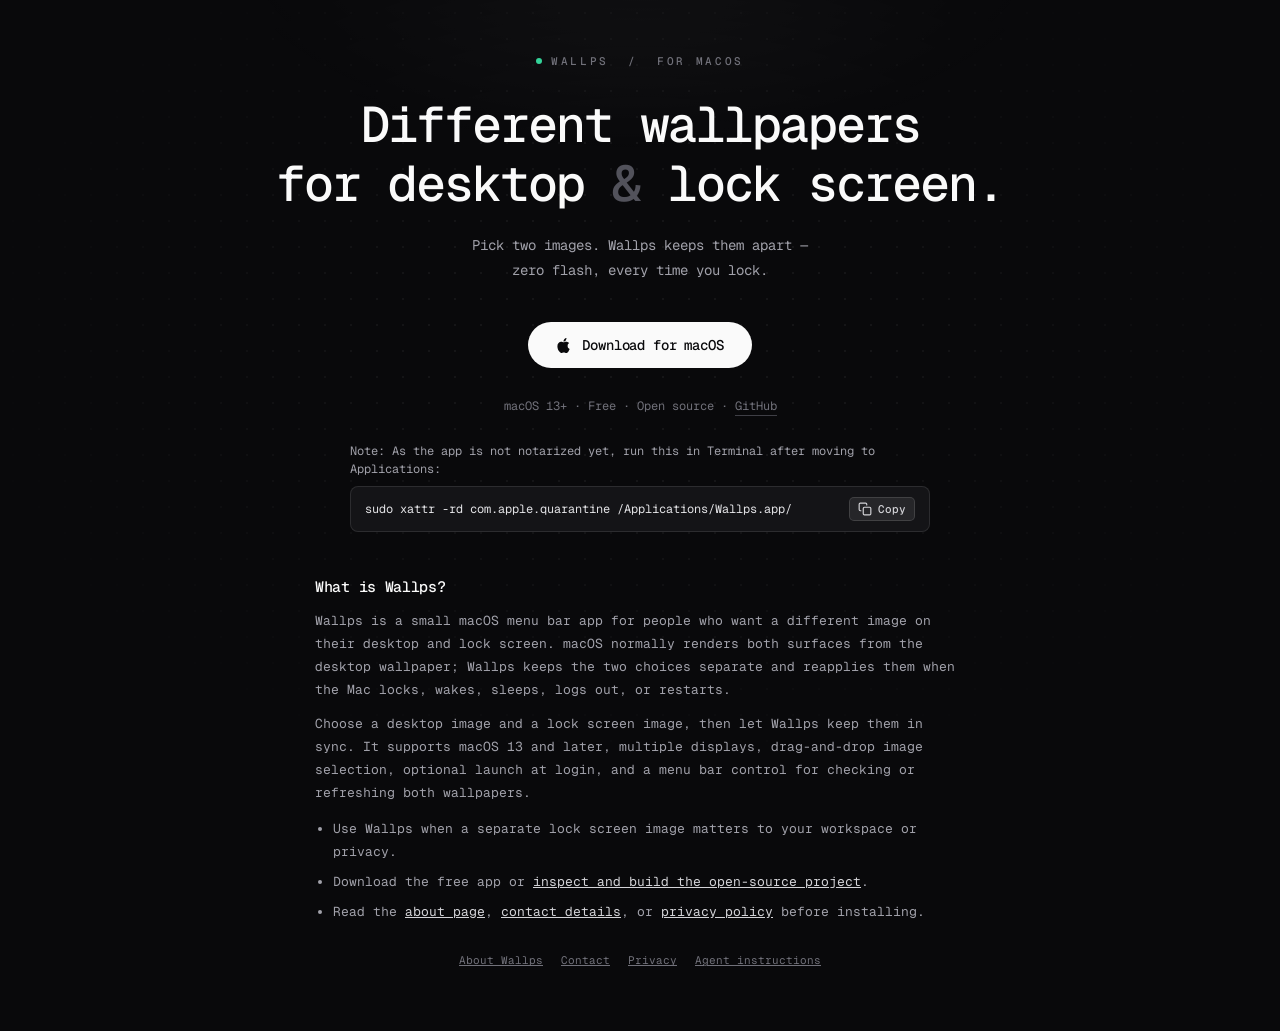
==== docs/index.html @ 67010f5d "Add copyable quarantine bypass command with notarization note to website" ====
<!doctype html>
<html lang="en">
<head>
  <meta charset="utf-8">
  <meta name="viewport" content="width=device-width, initial-scale=1">
  <title>Wallps — different wallpapers for desktop &amp; lock screen</title>
  <meta name="description" content="Wallps is a free, open-source macOS menu bar app that keeps separate wallpapers on your desktop and lock screen.">
  <link rel="canonical" href="https://deepanshumishraa.github.io/wallps/">
  <link rel="alternate" type="text/markdown" href="https://deepanshumishraa.github.io/wallps/index.md">
  <meta property="og:title" content="Wallps — separate desktop and lock screen wallpapers">
  <meta property="og:description" content="A free, open-source macOS app for keeping desktop and lock screen wallpapers separate.">
  <meta property="og:url" content="https://deepanshumishraa.github.io/wallps/">
  <meta property="og:type" content="website">
  <meta name="twitter:card" content="summary">
  <link rel="icon" href="data:image/svg+xml,%3Csvg xmlns='http://www.w3.org/2000/svg' viewBox='0 0 100 100'%3E%3Crect x='8' y='8' width='84' height='84' rx='22' fill='%23fafafa'/%3E%3C/svg%3E">
  <link rel="preconnect" href="https://fonts.googleapis.com">
  <link rel="preconnect" href="https://fonts.gstatic.com" crossorigin>
  <link href="https://fonts.googleapis.com/css2?family=Geist+Mono:wght@400;500;600&display=swap" rel="stylesheet">
  <style>
    :root { color-scheme: dark; }
    * { margin: 0; padding: 0; box-sizing: border-box; }

    body {
      min-height: 100svh;
      display: grid;
      place-items: center;
      overflow-x: hidden;
      overflow-y: auto;
      background: #09090b;
      color: #fafafa;
      font-family: "Geist Mono", ui-monospace, SFMono-Regular, Menlo, monospace;
      -webkit-font-smoothing: antialiased;
    }

    body::before {
      content: "";
      position: fixed;
      inset: 0;
      pointer-events: none;
      background:
        radial-gradient(640px 320px at 50% -8%, rgba(255, 255, 255, 0.09), transparent 70%),
        radial-gradient(circle at center, rgba(255, 255, 255, 0.05) 1px, transparent 1px);
      background-size: auto, 26px 26px;
      mask-image: radial-gradient(720px 480px at 50% 38%, black 30%, transparent 100%);
      -webkit-mask-image: radial-gradient(720px 480px at 50% 38%, black 30%, transparent 100%);
    }

    main {
      position: relative;
      text-align: center;
      max-width: 820px;
      padding: 48px 24px 64px;
    }

    main > * {
      opacity: 0;
      animation: rise 0.8s cubic-bezier(0.16, 1, 0.3, 1) forwards;
    }
    main > *:nth-child(1) { animation-delay: 0.05s; }
    main > *:nth-child(2) { animation-delay: 0.15s; }
    main > *:nth-child(3) { animation-delay: 0.25s; }
    main > *:nth-child(4) { animation-delay: 0.35s; }

    @keyframes rise {
      from { opacity: 0; transform: translateY(14px); }
      to   { opacity: 1; transform: translateY(0); }
    }

    .status {
      display: inline-flex;
      align-items: center;
      gap: 9px;
      font-size: 11px;
      font-weight: 500;
      letter-spacing: 0.24em;
      color: #71717a;
    }
    .status::before {
      content: "";
      width: 6px;
      height: 6px;
      border-radius: 50%;
      background: #34d399;
    }

    h1 {
      margin-top: 26px;
      font-size: clamp(29px, 5.2vw, 50px);
      font-weight: 500;
      letter-spacing: -0.04em;
      line-height: 1.18;
    }
    h1 .dim { color: #52525b; }

    .sub {
      margin-top: 20px;
      font-size: 14px;
      line-height: 1.75;
      color: #a1a1aa;
    }

    .button {
      display: inline-flex;
      align-items: center;
      gap: 11px;
      margin-top: 40px;
      padding: 14px 28px;
      border-radius: 999px;
      background: #fafafa;
      color: #09090b;
      text-decoration: none;
      font-size: 14px;
      font-weight: 500;
      letter-spacing: -0.01em;
      transition: transform 200ms cubic-bezier(0.16, 1, 0.3, 1),
                  box-shadow 200ms cubic-bezier(0.16, 1, 0.3, 1);
    }
    .button:hover {
      transform: translateY(-2px);
      box-shadow: 0 10px 34px rgba(255, 255, 255, 0.16);
    }
    .button:active { transform: translateY(0); box-shadow: none; }
    .button svg { width: 15px; height: 15px; fill: currentColor; flex: none; }

    .meta {
      margin-top: 30px;
      font-size: 12px;
      color: #71717a;
    }
    .meta a {
      color: inherit;
      text-decoration: none;
      border-bottom: 1px solid #3f3f46;
      padding-bottom: 1px;
      transition: color 150ms ease, border-color 150ms ease;
    }
    .meta a:hover { color: #fafafa; border-color: #fafafa; }

    .details {
      max-width: 650px;
      margin: 42px auto 0;
      text-align: left;
      color: #a1a1aa;
      font-size: 13px;
      line-height: 1.75;
    }
    .details h2 {
      margin-bottom: 10px;
      color: #fafafa;
      font-size: 15px;
      font-weight: 500;
      letter-spacing: -0.02em;
    }
    .details p + p { margin-top: 12px; }
    .details ul {
      display: grid;
      gap: 7px;
      margin: 14px 0 0 18px;
    }
    .details a { color: #d4d4d8; }
    .details a:hover { color: #fafafa; }

    .site-links {
      display: flex;
      flex-wrap: wrap;
      justify-content: center;
      gap: 8px 18px;
      margin-top: 30px;
      color: #71717a;
      font-size: 11px;
    }
    .site-links a { color: inherit; }
    .site-links a:hover { color: #fafafa; }

    .terminal-block {
      max-width: 580px;
      margin: 28px auto 0;
      text-align: left;
    }
    .terminal-note {
      font-size: 12px;
      color: #a1a1aa;
      margin-bottom: 8px;
      line-height: 1.5;
    }
    .terminal-cmd {
      display: flex;
      align-items: center;
      justify-content: space-between;
      gap: 12px;
      padding: 10px 14px;
      background: #141417;
      border: 1px solid rgba(255, 255, 255, 0.1);
      border-radius: 8px;
      cursor: pointer;
      transition: border-color 150ms ease, background 150ms ease;
    }
    .terminal-cmd:hover {
      background: #18181c;
      border-color: rgba(255, 255, 255, 0.2);
    }
    .cmd-text {
      font-size: 12px;
      color: #e4e4e7;
      user-select: all;
      overflow-x: auto;
      white-space: nowrap;
      font-family: inherit;
    }
    .copy-btn {
      display: inline-flex;
      align-items: center;
      gap: 6px;
      background: rgba(255, 255, 255, 0.08);
      border: 1px solid rgba(255, 255, 255, 0.12);
      border-radius: 5px;
      padding: 4px 8px;
      color: #d4d4d8;
      font-family: inherit;
      font-size: 11px;
      font-weight: 500;
      cursor: pointer;
      flex-shrink: 0;
      transition: background 150ms ease, color 150ms ease;
    }
    .terminal-cmd:hover .copy-btn {
      background: rgba(255, 255, 255, 0.14);
      color: #fafafa;
    }
    .copy-btn.copied {
      background: rgba(52, 211, 153, 0.15);
      border-color: rgba(52, 211, 153, 0.3);
      color: #34d399;
    }

    @media (prefers-reduced-motion: reduce) {
      main > * { animation: none; opacity: 1; }
      .button { transition: none; }
    }

    ::selection { background: rgba(255, 255, 255, 0.18); }
  </style>
</head>
<body>
  <main>
    <p class="status">WALLPS&nbsp;&nbsp;/&nbsp;&nbsp;FOR MACOS</p>
    <h1>Different wallpapers<br>for desktop <span class="dim">&amp;</span> lock screen.</h1>
    <p class="sub">Pick two images. Wallps keeps them apart —<br>zero flash, every time you lock.</p>
    <a class="button" href="https://wallps-download.d4deepanshu723.workers.dev/Wallps-1.0.4-macos.dmg">
      <svg xmlns="http://www.w3.org/2000/svg" xml:space="preserve" viewBox="0 0 814 1000"><path d="M788.1 340.9c-5.8 4.5-108.2 62.2-108.2 190.5 0 148.4 130.3 200.9 134.2 202.2-.6 3.2-20.7 71.9-68.7 141.9-42.8 61.6-87.5 123.1-155.5 123.1s-85.5-39.5-164-39.5c-76.5 0-103.7 40.8-165.9 40.8s-105.6-57-155.5-127C46.7 790.7 0 663 0 541.8c0-194.4 126.4-297.5 250.8-297.5 66.1 0 121.2 43.4 162.7 43.4 39.5 0 101.1-46 176.3-46 28.5 0 130.9 2.6 198.3 99.2zm-234-181.5c31.1-36.9 53.1-88.1 53.1-139.3 0-7.1-.6-14.3-1.9-20.1-50.6 1.9-110.8 33.7-147.1 75.8-28.5 32.4-55.1 83.6-55.1 135.5 0 7.8 1.3 15.6 1.9 18.1 3.2.6 8.4 1.3 13.6 1.3 45.4 0 102.5-30.4 135.5-71.3z"/></svg>
      Download for macOS
    </a>
    <p class="meta">macOS 13+ &middot; Free &middot; Open source &middot; <a href="https://github.com/DeepanshuMishraa/wallps">GitHub</a></p>
    
    <div class="terminal-block">
      <p class="terminal-note">Note: As the app is not notarized yet, run this in Terminal after moving to Applications:</p>
      <div class="terminal-cmd" onclick="copyCmd(this)" title="Click to copy command">
        <code class="cmd-text">sudo xattr -rd com.apple.quarantine /Applications/Wallps.app/</code>
        <button type="button" class="copy-btn" aria-label="Copy command">
          <svg viewBox="0 0 24 24" width="14" height="14" fill="none" stroke="currentColor" stroke-width="2" stroke-linecap="round" stroke-linejoin="round">
            <rect x="9" y="9" width="13" height="13" rx="2" ry="2"></rect>
            <path d="M5 15H4a2 2 0 0 1-2-2V4a2 2 0 0 1 2-2h9a2 2 0 0 1 2 2v1"></path>
          </svg>
          <span class="copy-status">Copy</span>
        </button>
      </div>
    </div>
    <section class="details" aria-labelledby="what-is-wallps">
      <h2 id="what-is-wallps">What is Wallps?</h2>
      <p>Wallps is a small macOS menu bar app for people who want a different image on their desktop and lock screen. macOS normally renders both surfaces from the desktop wallpaper; Wallps keeps the two choices separate and reapplies them when the Mac locks, wakes, sleeps, logs out, or restarts.</p>
      <p>Choose a desktop image and a lock screen image, then let Wallps keep them in sync. It supports macOS 13 and later, multiple displays, drag-and-drop image selection, optional launch at login, and a menu bar control for checking or refreshing both wallpapers.</p>
      <ul>
        <li>Use Wallps when a separate lock screen image matters to your workspace or privacy.</li>
        <li>Download the free app or <a href="https://github.com/DeepanshuMishraa/wallps">inspect and build the open-source project</a>.</li>
        <li>Read the <a href="about/">about page</a>, <a href="contact/">contact details</a>, or <a href="privacy/">privacy policy</a> before installing.</li>
      </ul>
    </section>
    <nav class="site-links" aria-label="Site information">
      <a href="about/">About Wallps</a>
      <a href="contact/">Contact</a>
      <a href="privacy/">Privacy</a>
      <a href="llms.txt">Agent instructions</a>
    </nav>
  </main>
  <script type="application/ld+json">
    {
      "@context": "https://schema.org",
      "@type": "SoftwareApplication",
      "name": "Wallps",
      "description": "A free, open-source macOS menu bar app that keeps separate wallpapers on your desktop and lock screen.",
      "url": "https://deepanshumishraa.github.io/wallps/",
      "downloadUrl": "https://wallps-download.d4deepanshu723.workers.dev/Wallps-1.0.4-macos.dmg",
      "applicationCategory": "UtilitiesApplication",
      "operatingSystem": "macOS 13 and later",
      "isAccessibleForFree": true,
      "offers": { "@type": "Offer", "price": "0", "priceCurrency": "USD" },
      "codeRepository": "https://github.com/DeepanshuMishraa/wallps",
      "author": { "@type": "Person", "name": "Deepanshu Mishraa", "url": "https://github.com/DeepanshuMishraa" }
    }
  </script>
  <script>
    function copyCmd(el) {
      const text = "sudo xattr -rd com.apple.quarantine /Applications/Wallps.app/";
      navigator.clipboard.writeText(text).then(() => {
        const btn = el.querySelector('.copy-btn');
        const status = el.querySelector('.copy-status');
        if (btn && status) {
          btn.classList.add('copied');
          status.textContent = 'Copied!';
          setTimeout(() => {
            btn.classList.remove('copied');
            status.textContent = 'Copy';
          }, 2000);
        }
      });
    }
  </script>
</body>
</html>
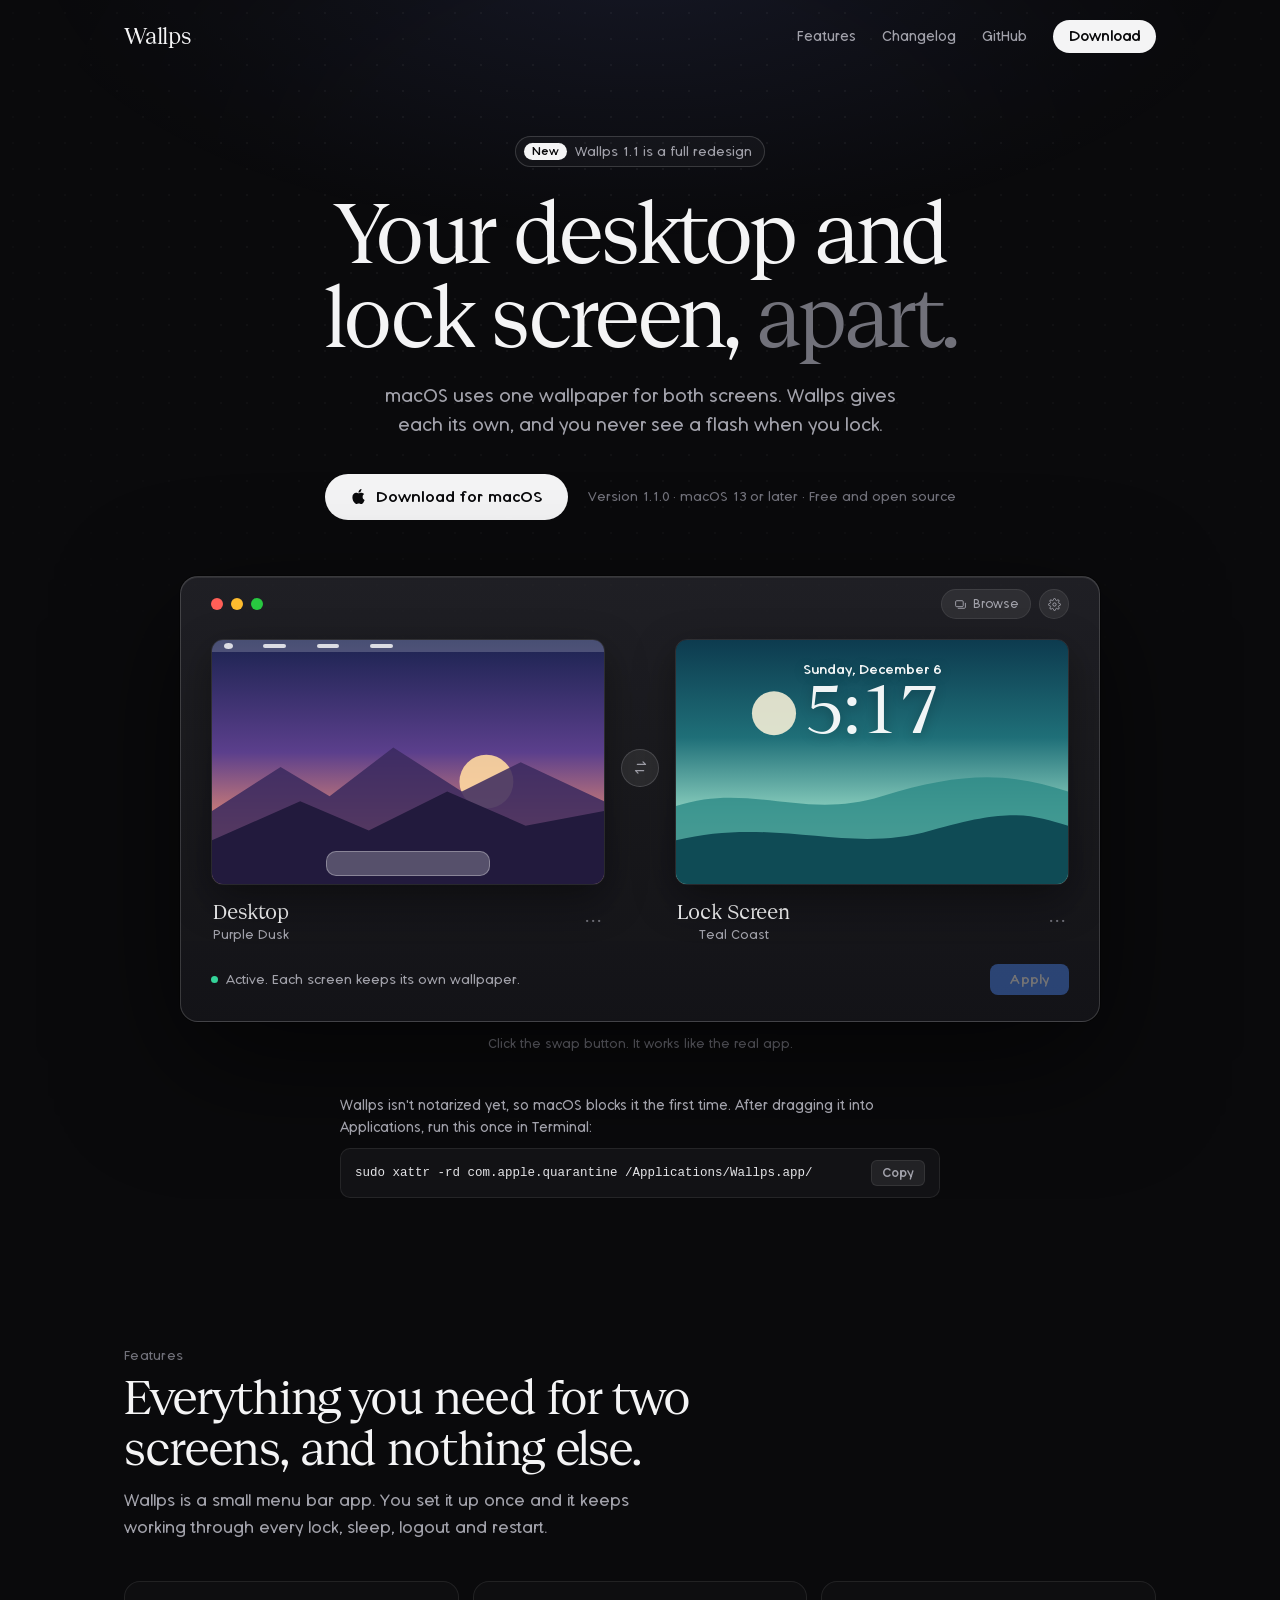
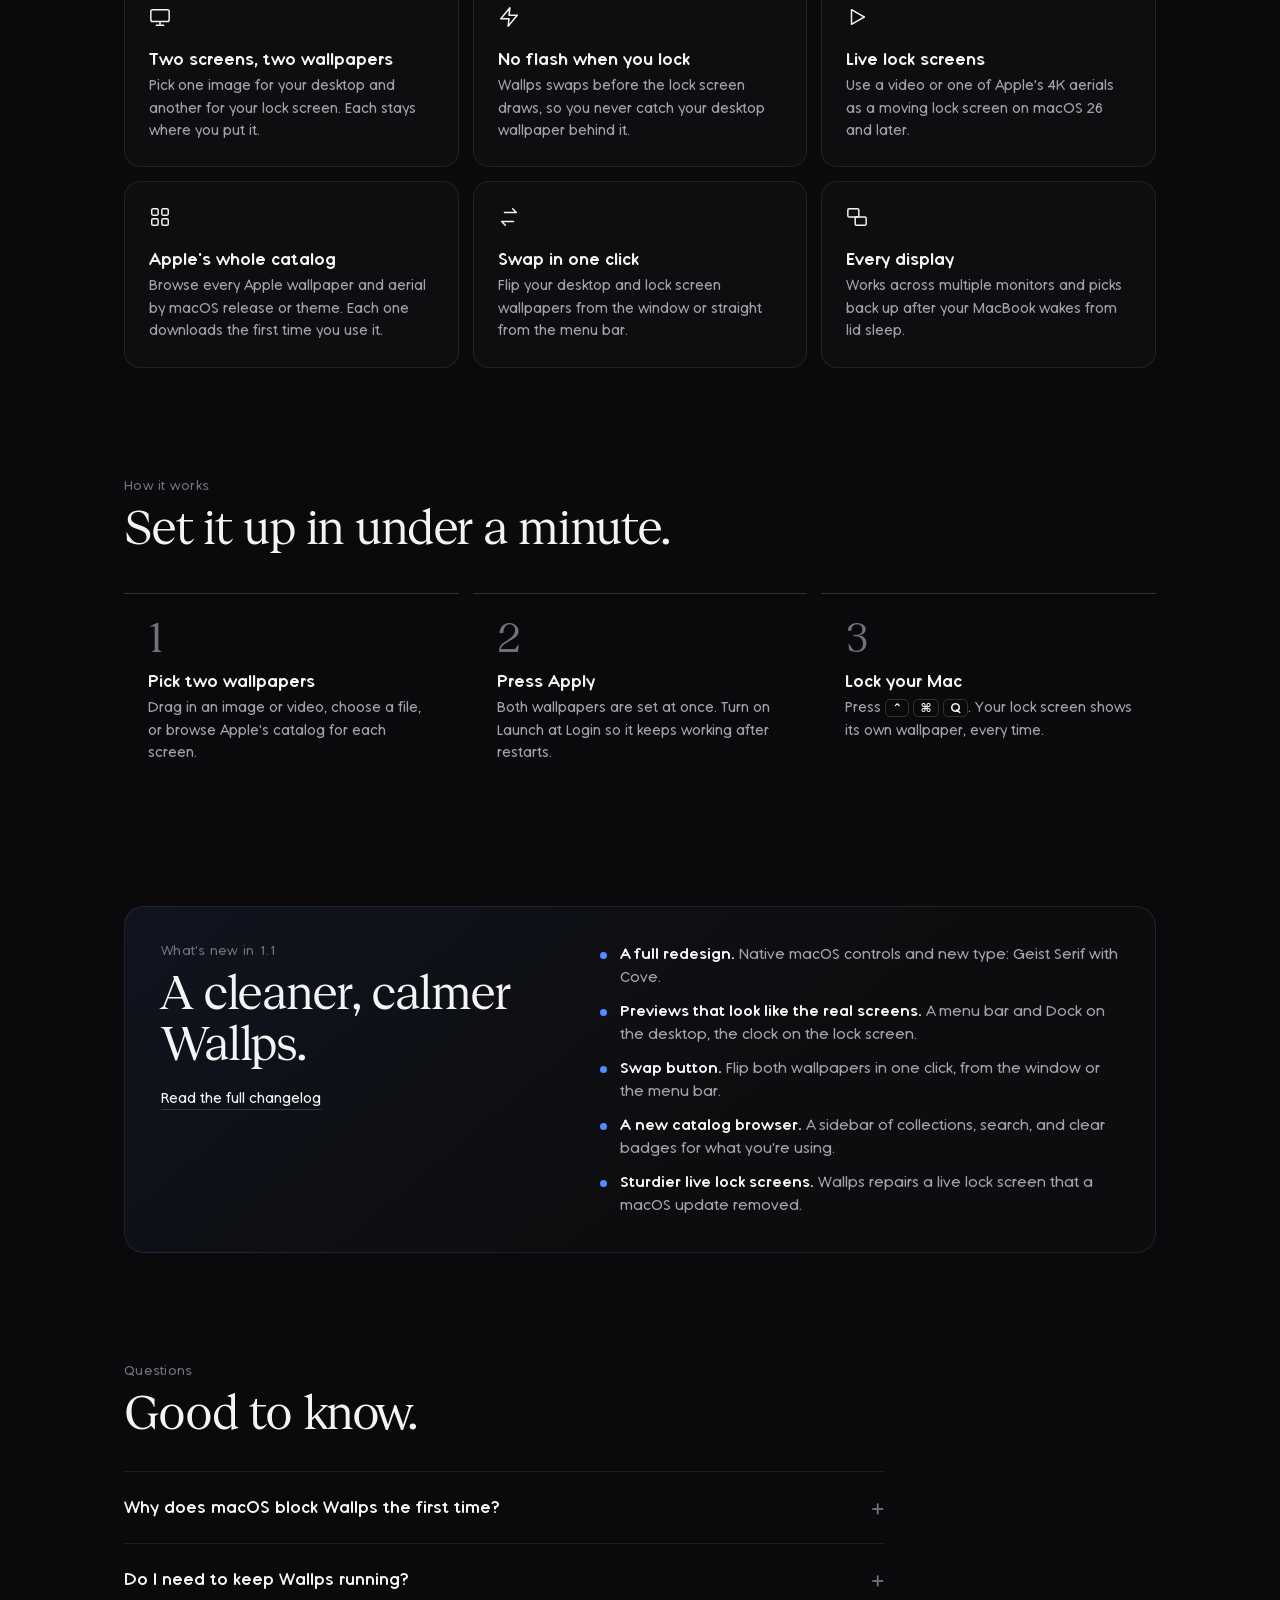
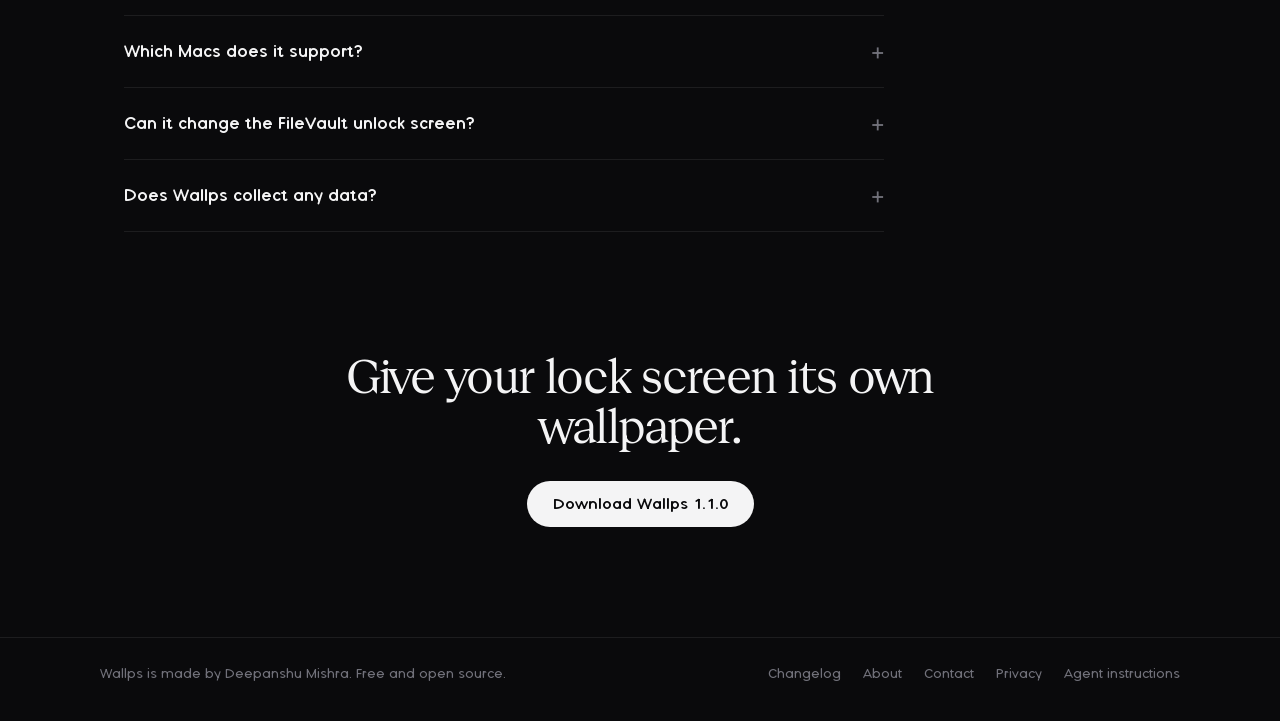
==== commit b3a31b71: "release: publish Wallps 1.1.0 - Bump version to 1.1.0 (build 8); ship a universal (arm64 + x86_64)  " ====
--- a/docs/index.html
+++ b/docs/index.html
@@ -3,285 +3,474 @@
 <head>
   <meta charset="utf-8">
   <meta name="viewport" content="width=device-width, initial-scale=1">
-  <title>Wallps — different wallpapers for desktop &amp; lock screen</title>
-  <meta name="description" content="Wallps is a free, open-source macOS menu bar app that keeps separate wallpapers on your desktop and lock screen.">
+  <title>Wallps · Different wallpapers for your Mac's desktop and lock screen</title>
+  <meta name="description" content="Wallps is a free, open-source macOS menu bar app that keeps separate wallpapers on your desktop and lock screen, with no flash when you lock.">
   <link rel="canonical" href="https://deepanshumishraa.github.io/wallps/">
   <link rel="alternate" type="text/markdown" href="https://deepanshumishraa.github.io/wallps/index.md">
-  <meta property="og:title" content="Wallps — separate desktop and lock screen wallpapers">
-  <meta property="og:description" content="A free, open-source macOS app for keeping desktop and lock screen wallpapers separate.">
+  <meta property="og:title" content="Wallps · Separate desktop and lock screen wallpapers for macOS">
+  <meta property="og:description" content="macOS uses one wallpaper for both screens. Wallps gives each one its own. Free and open source.">
   <meta property="og:url" content="https://deepanshumishraa.github.io/wallps/">
   <meta property="og:type" content="website">
   <meta name="twitter:card" content="summary">
+  <meta name="theme-color" content="#0a0a0c">
   <link rel="icon" href="data:image/svg+xml,%3Csvg xmlns='http://www.w3.org/2000/svg' viewBox='0 0 100 100'%3E%3Crect x='8' y='8' width='84' height='84' rx='22' fill='%23fafafa'/%3E%3C/svg%3E">
-  <link rel="preconnect" href="https://fonts.googleapis.com">
-  <link rel="preconnect" href="https://fonts.gstatic.com" crossorigin>
-  <link href="https://fonts.googleapis.com/css2?family=Geist+Mono:wght@400;500;600&display=swap" rel="stylesheet">
+  <link rel="preload" href="fonts/GeistSerif.woff2" as="font" type="font/woff2" crossorigin>
+  <link rel="preload" href="fonts/Cove.woff2" as="font" type="font/woff2" crossorigin>
   <style>
-    :root { color-scheme: dark; }
+    @font-face { font-family: "Geist Serif"; src: url("fonts/GeistSerif.woff2") format("woff2"); font-display: swap; }
+    @font-face { font-family: "Cove"; src: url("fonts/Cove.woff2") format("woff2"); font-weight: 100 900; font-display: swap; }
+
+    :root {
+      color-scheme: dark;
+      --bg: #0a0a0c;
+      --panel: #121215;
+      --line: rgba(255, 255, 255, 0.08);
+      --line-strong: rgba(255, 255, 255, 0.16);
+      --ink: #f4f4f5;
+      --ink-2: #a1a1aa;
+      --ink-3: #71717a;
+      --green: #34d399;
+      --blue: #4f8cff;
+      --serif: "Geist Serif", "New York", ui-serif, Georgia, serif;
+      --sans: "Cove", -apple-system, BlinkMacSystemFont, "SF Pro Text", system-ui, sans-serif;
+      --ease: cubic-bezier(0.16, 1, 0.3, 1);
+    }
     * { margin: 0; padding: 0; box-sizing: border-box; }
-
+    html { scroll-behavior: smooth; }
     body {
-      min-height: 100svh;
-      display: grid;
-      place-items: center;
+      background: var(--bg);
+      color: var(--ink);
+      font-family: var(--sans);
+      font-weight: 450;
+      -webkit-font-smoothing: antialiased;
       overflow-x: hidden;
-      overflow-y: auto;
-      background: #09090b;
-      color: #fafafa;
-      font-family: "Geist Mono", ui-monospace, SFMono-Regular, Menlo, monospace;
-      -webkit-font-smoothing: antialiased;
-    }
-
+    }
     body::before {
       content: "";
       position: fixed;
       inset: 0;
       pointer-events: none;
       background:
-        radial-gradient(640px 320px at 50% -8%, rgba(255, 255, 255, 0.09), transparent 70%),
-        radial-gradient(circle at center, rgba(255, 255, 255, 0.05) 1px, transparent 1px);
+        radial-gradient(900px 420px at 50% -6%, rgba(120, 140, 255, 0.10), transparent 70%),
+        radial-gradient(circle at center, rgba(255, 255, 255, 0.045) 1px, transparent 1px);
       background-size: auto, 26px 26px;
-      mask-image: radial-gradient(720px 480px at 50% 38%, black 30%, transparent 100%);
-      -webkit-mask-image: radial-gradient(720px 480px at 50% 38%, black 30%, transparent 100%);
-    }
-
-    main {
-      position: relative;
-      text-align: center;
-      max-width: 820px;
-      padding: 48px 24px 64px;
-    }
-
-    main > * {
-      opacity: 0;
-      animation: rise 0.8s cubic-bezier(0.16, 1, 0.3, 1) forwards;
-    }
-    main > *:nth-child(1) { animation-delay: 0.05s; }
-    main > *:nth-child(2) { animation-delay: 0.15s; }
-    main > *:nth-child(3) { animation-delay: 0.25s; }
-    main > *:nth-child(4) { animation-delay: 0.35s; }
-
-    @keyframes rise {
-      from { opacity: 0; transform: translateY(14px); }
-      to   { opacity: 1; transform: translateY(0); }
-    }
-
-    .status {
-      display: inline-flex;
-      align-items: center;
-      gap: 9px;
-      font-size: 11px;
-      font-weight: 500;
-      letter-spacing: 0.24em;
-      color: #71717a;
-    }
-    .status::before {
-      content: "";
-      width: 6px;
-      height: 6px;
-      border-radius: 50%;
-      background: #34d399;
-    }
+      mask-image: radial-gradient(900px 640px at 50% 20%, black 30%, transparent 100%);
+      -webkit-mask-image: radial-gradient(900px 640px at 50% 20%, black 30%, transparent 100%);
+    }
+    a { color: inherit; }
+    ::selection { background: rgba(255, 255, 255, 0.18); }
+
+    .wrap { position: relative; max-width: 1080px; margin: 0 auto; padding: 0 24px; }
+
+    /* Nav */
+    .nav { display: flex; align-items: center; justify-content: space-between; height: 72px; }
+    .brand { font-family: var(--serif); font-size: 22px; text-decoration: none; letter-spacing: -0.01em; }
+    .nav-links { display: flex; align-items: center; gap: 26px; font-size: 14px; }
+    .nav-links a { color: var(--ink-2); text-decoration: none; transition: color 150ms ease; }
+    .nav-links a:hover { color: var(--ink); }
+    .nav-links .pill {
+      color: var(--bg); background: var(--ink); padding: 8px 16px; border-radius: 999px; font-weight: 600;
+    }
+    .nav-links .pill:hover { color: var(--bg); opacity: 0.9; }
+
+    /* Hero */
+    .hero { text-align: center; padding: 64px 0 40px; }
+    .hero > * { opacity: 0; animation: rise 0.9s var(--ease) forwards; }
+    .hero > *:nth-child(2) { animation-delay: 0.08s; }
+    .hero > *:nth-child(3) { animation-delay: 0.16s; }
+    .hero > *:nth-child(4) { animation-delay: 0.24s; }
+    .hero > *:nth-child(5) { animation-delay: 0.32s; }
+    @keyframes rise { from { opacity: 0; transform: translateY(14px); } to { opacity: 1; transform: none; } }
+
+    .badge {
+      display: inline-flex; align-items: center; gap: 8px;
+      padding: 6px 12px 6px 8px; border: 1px solid var(--line-strong); border-radius: 999px;
+      font-size: 13px; color: var(--ink-2); text-decoration: none; background: rgba(255,255,255,0.03);
+      transition: border-color 150ms ease, color 150ms ease;
+    }
+    .badge:hover { color: var(--ink); border-color: rgba(255,255,255,0.3); }
+    .badge b { background: var(--ink); color: var(--bg); font-weight: 600; font-size: 11px; padding: 2px 8px; border-radius: 999px; }
 
     h1 {
       margin-top: 26px;
-      font-size: clamp(29px, 5.2vw, 50px);
-      font-weight: 500;
-      letter-spacing: -0.04em;
-      line-height: 1.18;
-    }
-    h1 .dim { color: #52525b; }
-
-    .sub {
-      margin-top: 20px;
-      font-size: 14px;
-      line-height: 1.75;
-      color: #a1a1aa;
-    }
-
+      font-family: var(--serif); font-weight: 400;
+      font-size: clamp(40px, 7.4vw, 82px);
+      line-height: 1.02; letter-spacing: -0.035em;
+    }
+    h1 em { font-style: normal; color: var(--ink-3); }
+    .lede { max-width: 540px; margin: 22px auto 0; font-size: 18px; line-height: 1.6; color: var(--ink-2); }
+
+    .cta { display: flex; flex-wrap: wrap; align-items: center; justify-content: center; gap: 12px 20px; margin-top: 34px; }
     .button {
-      display: inline-flex;
-      align-items: center;
-      gap: 11px;
-      margin-top: 40px;
-      padding: 14px 28px;
-      border-radius: 999px;
-      background: #fafafa;
-      color: #09090b;
-      text-decoration: none;
-      font-size: 14px;
-      font-weight: 500;
-      letter-spacing: -0.01em;
-      transition: transform 200ms cubic-bezier(0.16, 1, 0.3, 1),
-                  box-shadow 200ms cubic-bezier(0.16, 1, 0.3, 1);
-    }
-    .button:hover {
-      transform: translateY(-2px);
-      box-shadow: 0 10px 34px rgba(255, 255, 255, 0.16);
-    }
-    .button:active { transform: translateY(0); box-shadow: none; }
-    .button svg { width: 15px; height: 15px; fill: currentColor; flex: none; }
-
-    .meta {
-      margin-top: 30px;
-      font-size: 12px;
-      color: #71717a;
-    }
-    .meta a {
-      color: inherit;
-      text-decoration: none;
-      border-bottom: 1px solid #3f3f46;
-      padding-bottom: 1px;
-      transition: color 150ms ease, border-color 150ms ease;
-    }
-    .meta a:hover { color: #fafafa; border-color: #fafafa; }
-
-    .details {
-      max-width: 650px;
-      margin: 42px auto 0;
-      text-align: left;
-      color: #a1a1aa;
-      font-size: 13px;
-      line-height: 1.75;
-    }
-    .details h2 {
-      margin-bottom: 10px;
-      color: #fafafa;
-      font-size: 15px;
-      font-weight: 500;
-      letter-spacing: -0.02em;
-    }
-    .details p + p { margin-top: 12px; }
-    .details ul {
-      display: grid;
-      gap: 7px;
-      margin: 14px 0 0 18px;
-    }
-    .details a { color: #d4d4d8; }
-    .details a:hover { color: #fafafa; }
-
-    .site-links {
-      display: flex;
-      flex-wrap: wrap;
-      justify-content: center;
-      gap: 8px 18px;
-      margin-top: 30px;
-      color: #71717a;
-      font-size: 11px;
-    }
-    .site-links a { color: inherit; }
-    .site-links a:hover { color: #fafafa; }
-
-    .terminal-block {
-      max-width: 580px;
-      margin: 28px auto 0;
-      text-align: left;
-    }
-    .terminal-note {
-      font-size: 12px;
-      color: #a1a1aa;
-      margin-bottom: 8px;
-      line-height: 1.5;
-    }
-    .terminal-cmd {
-      display: flex;
-      align-items: center;
-      justify-content: space-between;
-      gap: 12px;
-      padding: 10px 14px;
-      background: #141417;
-      border: 1px solid rgba(255, 255, 255, 0.1);
-      border-radius: 8px;
-      cursor: pointer;
-      transition: border-color 150ms ease, background 150ms ease;
-    }
-    .terminal-cmd:hover {
-      background: #18181c;
-      border-color: rgba(255, 255, 255, 0.2);
-    }
-    .cmd-text {
-      font-size: 12px;
-      color: #e4e4e7;
-      user-select: all;
-      overflow-x: auto;
-      white-space: nowrap;
-      font-family: inherit;
-    }
-    .copy-btn {
-      display: inline-flex;
-      align-items: center;
-      gap: 6px;
-      background: rgba(255, 255, 255, 0.08);
-      border: 1px solid rgba(255, 255, 255, 0.12);
-      border-radius: 5px;
-      padding: 4px 8px;
-      color: #d4d4d8;
-      font-family: inherit;
-      font-size: 11px;
-      font-weight: 500;
-      cursor: pointer;
-      flex-shrink: 0;
-      transition: background 150ms ease, color 150ms ease;
-    }
-    .terminal-cmd:hover .copy-btn {
-      background: rgba(255, 255, 255, 0.14);
-      color: #fafafa;
-    }
-    .copy-btn.copied {
-      background: rgba(52, 211, 153, 0.15);
-      border-color: rgba(52, 211, 153, 0.3);
-      color: #34d399;
-    }
-
+      display: inline-flex; align-items: center; gap: 10px;
+      padding: 14px 26px; border-radius: 999px; background: var(--ink); color: var(--bg);
+      text-decoration: none; font-size: 15px; font-weight: 600;
+      transition: transform 200ms var(--ease), box-shadow 200ms var(--ease);
+    }
+    .button:hover { transform: translateY(-2px); box-shadow: 0 12px 36px rgba(255, 255, 255, 0.16); }
+    .button:active { transform: none; box-shadow: none; }
+    .button svg { width: 15px; height: 15px; fill: currentColor; }
+    .cta-meta { font-size: 13px; color: var(--ink-3); }
+
+    /* Product mock */
+    .stage { margin: 56px auto 0; max-width: 920px; perspective: 1800px; }
+    .window {
+      position: relative; border-radius: 18px; padding: 0 30px 26px;
+      background: linear-gradient(180deg, rgba(40, 40, 46, 0.72), rgba(22, 22, 26, 0.82));
+      border: 1px solid var(--line-strong);
+      box-shadow: 0 40px 120px rgba(0, 0, 0, 0.6), 0 0 0 1px rgba(0,0,0,0.4), inset 0 1px 0 rgba(255,255,255,0.08);
+      backdrop-filter: blur(30px); -webkit-backdrop-filter: blur(30px);
+      opacity: 0; animation: lift 1.1s 0.35s var(--ease) forwards;
+    }
+    @keyframes lift { from { opacity: 0; transform: rotateX(8deg) translateY(30px); } to { opacity: 1; transform: none; } }
+    .titlebar { display: flex; align-items: center; justify-content: space-between; height: 54px; }
+    .lights { display: flex; gap: 8px; }
+    .lights i { width: 12px; height: 12px; border-radius: 50%; background: #ff5f57; }
+    .lights i:nth-child(2) { background: #febc2e; }
+    .lights i:nth-child(3) { background: #28c840; }
+    .tools { display: flex; gap: 8px; }
+    .tool {
+      display: inline-flex; align-items: center; gap: 6px; height: 30px; padding: 0 12px;
+      border-radius: 999px; background: rgba(255,255,255,0.07); border: 1px solid var(--line);
+      font-size: 12px; color: var(--ink-2);
+    }
+    .tool.icon { width: 30px; padding: 0; justify-content: center; }
+    .tool svg { width: 13px; height: 13px; stroke: currentColor; fill: none; stroke-width: 1.8; }
+
+    .screens { display: grid; grid-template-columns: 1fr auto 1fr; align-items: center; gap: 16px; padding-top: 8px; }
+    .screen { min-width: 0; }
+    .shot {
+      position: relative; aspect-ratio: 16 / 10; border-radius: 12px; overflow: hidden;
+      border: 1px solid var(--line); box-shadow: 0 14px 40px rgba(0,0,0,0.4);
+    }
+    .art { position: absolute; inset: 0; transition: opacity 500ms var(--ease); }
+    .art svg { position: absolute; inset: 0; width: 100%; height: 100%; }
+    .art.dusk { background: linear-gradient(180deg, #1b2350 0%, #5b3f8c 46%, #e58a72 78%, #f6c28b 100%); }
+    .art.dune { background: linear-gradient(180deg, #0d3b4f 0%, #1f6f78 40%, #8fd3c1 72%, #f0e6c8 100%); }
+    /* Desktop shows dusk, lock shows dune; .swapped flips them. */
+    .screen:first-child .dune, .screen:last-child .dusk { opacity: 0; }
+    .swapped .screen:first-child .dune, .swapped .screen:last-child .dusk { opacity: 1; }
+    .swapped .screen:first-child .dusk, .swapped .screen:last-child .dune { opacity: 0; }
+
+    .menubar { position: absolute; top: 0; left: 0; right: 0; height: 5%; min-height: 8px; background: rgba(255,255,255,0.2); display: flex; align-items: center; gap: 8%; padding-left: 3%; }
+    .menubar i { display: block; width: 6%; height: 30%; border-radius: 4px; background: rgba(255,255,255,0.8); }
+    .menubar i:first-child { width: 2.4%; height: 50%; border-radius: 50%; }
+    .dock { position: absolute; bottom: 3.5%; left: 29%; right: 29%; height: 10%; border-radius: 10px; background: rgba(255,255,255,0.24); border: 1px solid rgba(255,255,255,0.3); }
+    .clock { position: absolute; top: 9%; left: 0; right: 0; text-align: center; color: rgba(255,255,255,0.94); text-shadow: 0 2px 12px rgba(0,0,0,0.25); }
+    .clock small { display: block; font-size: clamp(8px, 1.4vw, 13px); font-weight: 600; }
+    .clock strong { display: block; font-family: var(--serif); font-weight: 400; font-size: clamp(30px, 6.4vw, 66px); line-height: 1; font-variant-numeric: tabular-nums; }
+
+    .caption { display: flex; align-items: center; justify-content: space-between; margin-top: 14px; padding: 0 2px; }
+    .caption h3 { font-family: var(--serif); font-weight: 400; font-size: 20px; }
+    .caption p { font-size: 12.5px; color: var(--ink-2); margin-top: 2px; }
+    .caption .dots { color: var(--ink-3); letter-spacing: 2px; font-weight: 700; }
+
+    .swap {
+      width: 38px; height: 38px; border-radius: 50%; margin-top: -46px;
+      display: grid; place-items: center; cursor: pointer;
+      background: rgba(255,255,255,0.08); border: 1px solid var(--line-strong); color: var(--ink-2);
+      transition: transform 400ms var(--ease), background 150ms ease, color 150ms ease;
+    }
+    .swap:hover { background: rgba(255,255,255,0.14); color: var(--ink); }
+    .swap:active { transform: scale(0.92); }
+    .swapped .swap { transform: rotate(180deg); }
+    .swap svg { width: 15px; height: 15px; stroke: currentColor; fill: none; stroke-width: 2; stroke-linecap: round; stroke-linejoin: round; }
+
+    .statusbar { display: flex; align-items: center; justify-content: space-between; margin-top: 22px; font-size: 13px; color: var(--ink-2); }
+    .statusbar span { display: inline-flex; align-items: center; gap: 8px; }
+    .statusbar span::before { content: ""; width: 7px; height: 7px; border-radius: 50%; background: var(--green); transition: background 200ms ease; }
+    .statusbar.pending span::before { background: var(--blue); }
+    .apply { padding: 8px 20px; border-radius: 8px; background: var(--blue); color: white; font-weight: 600; font-size: 13px; border: 0; font-family: inherit; opacity: 0.4; transition: opacity 200ms ease; cursor: default; }
+    .pending .apply { opacity: 1; cursor: pointer; }
+    .hint { margin-top: 14px; text-align: center; font-size: 12.5px; color: var(--ink-3); }
+
+    /* Install */
+    .install { max-width: 600px; margin: 44px auto 0; text-align: left; }
+    .install p { font-size: 13.5px; color: var(--ink-2); margin-bottom: 10px; line-height: 1.6; }
+    .cmd {
+      display: flex; align-items: center; justify-content: space-between; gap: 12px;
+      padding: 11px 14px; background: var(--panel); border: 1px solid var(--line); border-radius: 10px;
+      cursor: pointer; transition: border-color 150ms ease;
+    }
+    .cmd:hover { border-color: var(--line-strong); }
+    .cmd code { font: 12.5px/1.4 ui-monospace, SFMono-Regular, Menlo, monospace; color: #e4e4e7; overflow-x: auto; white-space: nowrap; }
+    .copy {
+      flex-shrink: 0; font: 600 12px var(--sans); color: var(--ink-2); padding: 5px 10px; border-radius: 6px;
+      background: rgba(255,255,255,0.07); border: 1px solid var(--line); cursor: pointer;
+    }
+    .copy.done { color: var(--green); border-color: rgba(52,211,153,0.35); background: rgba(52,211,153,0.12); }
+
+    /* Sections */
+    section.block { padding: 110px 0 0; }
+    .kicker { font-size: 13px; color: var(--ink-3); letter-spacing: 0.02em; }
+    h2 { margin-top: 10px; font-family: var(--serif); font-weight: 400; font-size: clamp(30px, 4.4vw, 46px); line-height: 1.1; letter-spacing: -0.025em; max-width: 640px; }
+    .section-lede { margin-top: 14px; max-width: 560px; color: var(--ink-2); font-size: 16px; line-height: 1.65; }
+
+    .grid { display: grid; grid-template-columns: repeat(3, 1fr); gap: 14px; margin-top: 40px; }
+    .card { padding: 24px; border: 1px solid var(--line); border-radius: 16px; background: rgba(255,255,255,0.02); transition: border-color 200ms ease, background 200ms ease; }
+    .card:hover { border-color: var(--line-strong); background: rgba(255,255,255,0.035); }
+    .card svg { width: 22px; height: 22px; stroke: var(--ink); fill: none; stroke-width: 1.6; stroke-linecap: round; stroke-linejoin: round; }
+    .card h3 { margin-top: 18px; font-size: 16px; font-weight: 650; }
+    .card p { margin-top: 6px; font-size: 14px; line-height: 1.6; color: var(--ink-2); }
+
+    .steps { display: grid; grid-template-columns: repeat(3, 1fr); gap: 14px; margin-top: 40px; counter-reset: step; }
+    .step { padding: 24px; border-top: 1px solid var(--line-strong); }
+    .step::before { counter-increment: step; content: counter(step); font-family: var(--serif); font-size: 40px; color: var(--ink-3); line-height: 1; }
+    .step h3 { margin-top: 14px; font-size: 16px; font-weight: 650; }
+    .step p { margin-top: 6px; font-size: 14px; line-height: 1.6; color: var(--ink-2); }
+    kbd { font: 600 12px var(--sans); padding: 1px 6px; border: 1px solid var(--line-strong); border-radius: 5px; color: var(--ink); }
+
+    .news { display: grid; grid-template-columns: 1fr 1.3fr; gap: 40px; align-items: start; margin-top: 8px; padding: 36px; border: 1px solid var(--line); border-radius: 20px; background: linear-gradient(140deg, rgba(79,140,255,0.08), rgba(255,255,255,0.015) 60%); }
+    .news ul { list-style: none; display: grid; gap: 12px; }
+    .news li { position: relative; padding-left: 20px; font-size: 14.5px; line-height: 1.55; color: var(--ink-2); }
+    .news li::before { content: ""; position: absolute; left: 0; top: 0.6em; width: 7px; height: 7px; border-radius: 50%; background: var(--blue); }
+    .news li b { color: var(--ink); font-weight: 650; }
+    .link { display: inline-block; margin-top: 20px; font-size: 14px; color: var(--ink); text-decoration: none; border-bottom: 1px solid var(--line-strong); padding-bottom: 2px; }
+    .link:hover { border-color: var(--ink); }
+
+    .faq { margin-top: 32px; border-top: 1px solid var(--line); max-width: 760px; }
+    details { border-bottom: 1px solid var(--line); }
+    summary { list-style: none; cursor: pointer; display: flex; justify-content: space-between; align-items: center; gap: 20px; padding: 20px 0; font-size: 16px; font-weight: 600; }
+    summary::-webkit-details-marker { display: none; }
+    summary::after { content: "+"; font-family: var(--serif); font-size: 24px; color: var(--ink-3); transition: transform 250ms var(--ease); }
+    details[open] summary::after { transform: rotate(45deg); }
+    details p { padding: 0 0 22px; max-width: 640px; font-size: 14.5px; line-height: 1.7; color: var(--ink-2); }
+    details a { color: var(--ink); }
+
+    .closing { text-align: center; padding: 120px 0 40px; }
+    .closing h2 { margin: 0 auto; }
+    .closing .cta { margin-top: 28px; }
+
+    footer { margin-top: 70px; border-top: 1px solid var(--line); }
+    .foot { display: flex; flex-wrap: wrap; justify-content: space-between; gap: 16px; padding: 28px 0 40px; font-size: 13px; color: var(--ink-3); }
+    .foot nav { display: flex; flex-wrap: wrap; gap: 8px 22px; }
+    .foot a { text-decoration: none; }
+    .foot a:hover { color: var(--ink); }
+
+    @media (max-width: 860px) {
+      .grid, .steps { grid-template-columns: 1fr 1fr; }
+      .news { grid-template-columns: 1fr; gap: 20px; padding: 26px; }
+    }
+    @media (max-width: 600px) {
+      .nav-links a:not(.pill) { display: none; }
+      .hero { padding-top: 36px; }
+      .lede { font-size: 16px; }
+      .window { padding: 0 14px 18px; border-radius: 14px; }
+      .tool:not(.icon) { display: none; }
+      .screens { grid-template-columns: 1fr; gap: 12px; }
+      .swap { margin: 0 auto; transform: rotate(90deg); }
+      .swapped .swap { transform: rotate(270deg); }
+      .statusbar { font-size: 12px; }
+      .grid, .steps { grid-template-columns: 1fr; }
+      section.block { padding-top: 80px; }
+    }
     @media (prefers-reduced-motion: reduce) {
-      main > * { animation: none; opacity: 1; }
-      .button { transition: none; }
-    }
-
-    ::selection { background: rgba(255, 255, 255, 0.18); }
+      html { scroll-behavior: auto; }
+      .hero > *, .window { animation: none; opacity: 1; }
+      .art, .swap, .button { transition: none; }
+    }
   </style>
 </head>
 <body>
-  <main>
-    <p class="status">WALLPS&nbsp;&nbsp;/&nbsp;&nbsp;FOR MACOS</p>
-    <h1>Different wallpapers<br>for desktop <span class="dim">&amp;</span> lock screen.</h1>
-    <p class="sub">Pick two images. Wallps keeps them apart —<br>zero flash, every time you lock.</p>
-    <a class="button" href="https://wallps-download.d4deepanshu723.workers.dev/Wallps-1.0.4-macos.dmg">
-      <svg xmlns="http://www.w3.org/2000/svg" xml:space="preserve" viewBox="0 0 814 1000"><path d="M788.1 340.9c-5.8 4.5-108.2 62.2-108.2 190.5 0 148.4 130.3 200.9 134.2 202.2-.6 3.2-20.7 71.9-68.7 141.9-42.8 61.6-87.5 123.1-155.5 123.1s-85.5-39.5-164-39.5c-76.5 0-103.7 40.8-165.9 40.8s-105.6-57-155.5-127C46.7 790.7 0 663 0 541.8c0-194.4 126.4-297.5 250.8-297.5 66.1 0 121.2 43.4 162.7 43.4 39.5 0 101.1-46 176.3-46 28.5 0 130.9 2.6 198.3 99.2zm-234-181.5c31.1-36.9 53.1-88.1 53.1-139.3 0-7.1-.6-14.3-1.9-20.1-50.6 1.9-110.8 33.7-147.1 75.8-28.5 32.4-55.1 83.6-55.1 135.5 0 7.8 1.3 15.6 1.9 18.1 3.2.6 8.4 1.3 13.6 1.3 45.4 0 102.5-30.4 135.5-71.3z"/></svg>
-      Download for macOS
-    </a>
-    <p class="meta">macOS 13+ &middot; Free &middot; Open source &middot; <a href="https://github.com/DeepanshuMishraa/wallps">GitHub</a></p>
-    
-    <div class="terminal-block">
-      <p class="terminal-note">Note: As the app is not notarized yet, run this in Terminal after moving to Applications:</p>
-      <div class="terminal-cmd" onclick="copyCmd(this)" title="Click to copy command">
-        <code class="cmd-text">sudo xattr -rd com.apple.quarantine /Applications/Wallps.app/</code>
-        <button type="button" class="copy-btn" aria-label="Copy command">
-          <svg viewBox="0 0 24 24" width="14" height="14" fill="none" stroke="currentColor" stroke-width="2" stroke-linecap="round" stroke-linejoin="round">
-            <rect x="9" y="9" width="13" height="13" rx="2" ry="2"></rect>
-            <path d="M5 15H4a2 2 0 0 1-2-2V4a2 2 0 0 1 2-2h9a2 2 0 0 1 2 2v1"></path>
-          </svg>
-          <span class="copy-status">Copy</span>
-        </button>
-      </div>
+  <div class="wrap">
+    <header class="nav">
+      <a class="brand" href="./">Wallps</a>
+      <nav class="nav-links" aria-label="Main">
+        <a href="#features">Features</a>
+        <a href="changelog/">Changelog</a>
+        <a href="https://github.com/DeepanshuMishraa/wallps">GitHub</a>
+        <a class="pill" href="https://wallps-download.d4deepanshu723.workers.dev/Wallps-1.1.0-macos.dmg">Download</a>
+      </nav>
+    </header>
+
+    <main>
+      <section class="hero">
+        <a class="badge" href="changelog/"><b>New</b> Wallps 1.1 is a full redesign</a>
+        <h1>Your desktop and<br>lock screen, <em>apart.</em></h1>
+        <p class="lede">macOS uses one wallpaper for both screens. Wallps gives each its own, and you never see a flash when you lock.</p>
+        <div class="cta">
+          <a class="button" href="https://wallps-download.d4deepanshu723.workers.dev/Wallps-1.1.0-macos.dmg">
+            <svg xmlns="http://www.w3.org/2000/svg" viewBox="0 0 814 1000" aria-hidden="true"><path d="M788.1 340.9c-5.8 4.5-108.2 62.2-108.2 190.5 0 148.4 130.3 200.9 134.2 202.2-.6 3.2-20.7 71.9-68.7 141.9-42.8 61.6-87.5 123.1-155.5 123.1s-85.5-39.5-164-39.5c-76.5 0-103.7 40.8-165.9 40.8s-105.6-57-155.5-127C46.7 790.7 0 663 0 541.8c0-194.4 126.4-297.5 250.8-297.5 66.1 0 121.2 43.4 162.7 43.4 39.5 0 101.1-46 176.3-46 28.5 0 130.9 2.6 198.3 99.2zm-234-181.5c31.1-36.9 53.1-88.1 53.1-139.3 0-7.1-.6-14.3-1.9-20.1-50.6 1.9-110.8 33.7-147.1 75.8-28.5 32.4-55.1 83.6-55.1 135.5 0 7.8 1.3 15.6 1.9 18.1 3.2.6 8.4 1.3 13.6 1.3 45.4 0 102.5-30.4 135.5-71.3z"/></svg>
+            Download for macOS
+          </a>
+          <span class="cta-meta">Version 1.1.0 · macOS 13 or later · Free and open source</span>
+        </div>
+
+        <div class="stage" aria-label="Preview of the Wallps window">
+          <div class="window" id="mock">
+            <div class="titlebar">
+              <div class="lights" aria-hidden="true"><i></i><i></i><i></i></div>
+              <div class="tools" aria-hidden="true">
+                <span class="tool"><svg viewBox="0 0 24 24"><rect x="3" y="5" width="14" height="11" rx="2"/><path d="M7 19h12a2 2 0 0 0 2-2V9"/></svg>Browse</span>
+                <span class="tool icon"><svg viewBox="0 0 24 24"><circle cx="12" cy="12" r="3"/><path d="M19.4 15a1.7 1.7 0 0 0 .3 1.8l.1.1a2 2 0 1 1-2.8 2.8l-.1-.1a1.7 1.7 0 0 0-1.8-.3 1.7 1.7 0 0 0-1 1.5V21a2 2 0 1 1-4 0v-.1a1.7 1.7 0 0 0-1.1-1.5 1.7 1.7 0 0 0-1.8.3l-.1.1a2 2 0 1 1-2.8-2.8l.1-.1a1.7 1.7 0 0 0 .3-1.8 1.7 1.7 0 0 0-1.5-1H3a2 2 0 1 1 0-4h.1a1.7 1.7 0 0 0 1.5-1.1 1.7 1.7 0 0 0-.3-1.8l-.1-.1a2 2 0 1 1 2.8-2.8l.1.1a1.7 1.7 0 0 0 1.8.3H9a1.7 1.7 0 0 0 1-1.5V3a2 2 0 1 1 4 0v.1a1.7 1.7 0 0 0 1 1.5 1.7 1.7 0 0 0 1.8-.3l.1-.1a2 2 0 1 1 2.8 2.8l-.1.1a1.7 1.7 0 0 0-.3 1.8V9a1.7 1.7 0 0 0 1.5 1H21a2 2 0 1 1 0 4h-.1a1.7 1.7 0 0 0-1.5 1z"/></svg></span>
+              </div>
+            </div>
+
+            <div class="screens">
+              <div class="screen">
+                <div class="shot">
+                  <div class="art dusk"><svg viewBox="0 0 160 100" preserveAspectRatio="none" aria-hidden="true"><circle cx="112" cy="58" r="11" fill="#ffd9a0" opacity=".9"/><path d="M0 70 L28 52 L48 64 L74 44 L102 62 L126 50 L160 66 V100 H0Z" fill="#3a2a5e" opacity=".85"/><path d="M0 82 L36 66 L64 78 L96 62 L128 76 L160 70 V100 H0Z" fill="#221a3d"/></svg></div>
+                  <div class="art dune"><svg viewBox="0 0 160 100" preserveAspectRatio="none" aria-hidden="true"><circle cx="40" cy="30" r="9" fill="#fff6dc" opacity=".85"/><path d="M0 68 C30 58 52 74 84 64 S136 54 160 62 V100 H0Z" fill="#2c8a86" opacity=".8"/><path d="M0 82 C40 72 70 88 104 78 S146 72 160 76 V100 H0Z" fill="#0f4b55"/></svg></div>
+                  <div class="menubar" aria-hidden="true"><i></i><i></i><i></i><i></i></div>
+                  <div class="dock" aria-hidden="true"></div>
+                </div>
+                <div class="caption"><div><h3>Desktop</h3><p class="name">Purple Dusk</p></div><span class="dots" aria-hidden="true">···</span></div>
+              </div>
+
+              <button class="swap" type="button" id="swap" aria-label="Swap the desktop and lock screen wallpapers" title="Try it: swap the wallpapers">
+                <svg viewBox="0 0 24 24"><path d="M7 7h13l-4-4M17 17H4l4 4"/></svg>
+              </button>
+
+              <div class="screen">
+                <div class="shot">
+                  <div class="art dusk"><svg viewBox="0 0 160 100" preserveAspectRatio="none" aria-hidden="true"><circle cx="112" cy="58" r="11" fill="#ffd9a0" opacity=".9"/><path d="M0 70 L28 52 L48 64 L74 44 L102 62 L126 50 L160 66 V100 H0Z" fill="#3a2a5e" opacity=".85"/><path d="M0 82 L36 66 L64 78 L96 62 L128 76 L160 70 V100 H0Z" fill="#221a3d"/></svg></div>
+                  <div class="art dune"><svg viewBox="0 0 160 100" preserveAspectRatio="none" aria-hidden="true"><circle cx="40" cy="30" r="9" fill="#fff6dc" opacity=".85"/><path d="M0 68 C30 58 52 74 84 64 S136 54 160 62 V100 H0Z" fill="#2c8a86" opacity=".8"/><path d="M0 82 C40 72 70 88 104 78 S146 72 160 76 V100 H0Z" fill="#0f4b55"/></svg></div>
+                  <div class="clock"><small id="date">Thursday, November 5</small><strong id="time">9:41</strong></div>
+                </div>
+                <div class="caption"><div><h3>Lock Screen</h3><p class="name">Teal Coast</p></div><span class="dots" aria-hidden="true">···</span></div>
+              </div>
+            </div>
+
+            <div class="statusbar" id="status">
+              <span id="status-text">Active. Each screen keeps its own wallpaper.</span>
+              <button class="apply" id="apply" type="button">Apply</button>
+            </div>
+          </div>
+          <p class="hint">Click the swap button. It works like the real app.</p>
+        </div>
+
+        <div class="install">
+          <p>Wallps isn't notarized yet, so macOS blocks it the first time. After dragging it into Applications, run this once in Terminal:</p>
+          <div class="cmd" id="cmd" role="button" tabindex="0" title="Copy command">
+            <code>sudo xattr -rd com.apple.quarantine /Applications/Wallps.app/</code>
+            <span class="copy" id="copy">Copy</span>
+          </div>
+        </div>
+      </section>
+
+      <section class="block" id="features" aria-labelledby="features-title">
+        <p class="kicker">Features</p>
+        <h2 id="features-title">Everything you need for two screens, and nothing else.</h2>
+        <p class="section-lede">Wallps is a small menu bar app. You set it up once and it keeps working through every lock, sleep, logout and restart.</p>
+        <div class="grid">
+          <article class="card">
+            <svg viewBox="0 0 24 24"><rect x="2" y="4" width="20" height="13" rx="2"/><path d="M8 21h8M12 17v4"/></svg>
+            <h3>Two screens, two wallpapers</h3>
+            <p>Pick one image for your desktop and another for your lock screen. Each stays where you put it.</p>
+          </article>
+          <article class="card">
+            <svg viewBox="0 0 24 24"><path d="M13 2 3 14h9l-1 8 10-12h-9l1-8z"/></svg>
+            <h3>No flash when you lock</h3>
+            <p>Wallps swaps before the lock screen draws, so you never catch your desktop wallpaper behind it.</p>
+          </article>
+          <article class="card">
+            <svg viewBox="0 0 24 24"><polygon points="6 4 20 12 6 20 6 4"/></svg>
+            <h3>Live lock screens</h3>
+            <p>Use a video or one of Apple's 4K aerials as a moving lock screen on macOS 26 and later.</p>
+          </article>
+          <article class="card">
+            <svg viewBox="0 0 24 24"><rect x="3" y="3" width="7" height="7" rx="1.5"/><rect x="14" y="3" width="7" height="7" rx="1.5"/><rect x="3" y="14" width="7" height="7" rx="1.5"/><rect x="14" y="14" width="7" height="7" rx="1.5"/></svg>
+            <h3>Apple's whole catalog</h3>
+            <p>Browse every Apple wallpaper and aerial by macOS release or theme. Each one downloads the first time you use it.</p>
+          </article>
+          <article class="card">
+            <svg viewBox="0 0 24 24"><path d="M7 7h13l-4-4M17 17H4l4 4"/></svg>
+            <h3>Swap in one click</h3>
+            <p>Flip your desktop and lock screen wallpapers from the window or straight from the menu bar.</p>
+          </article>
+          <article class="card">
+            <svg viewBox="0 0 24 24"><rect x="2" y="3" width="12" height="9" rx="1.5"/><rect x="10" y="12" width="12" height="9" rx="1.5"/></svg>
+            <h3>Every display</h3>
+            <p>Works across multiple monitors and picks back up after your MacBook wakes from lid sleep.</p>
+          </article>
+        </div>
+      </section>
+
+      <section class="block" aria-labelledby="how-title">
+        <p class="kicker">How it works</p>
+        <h2 id="how-title">Set it up in under a minute.</h2>
+        <div class="steps">
+          <div class="step">
+            <h3>Pick two wallpapers</h3>
+            <p>Drag in an image or video, choose a file, or browse Apple's catalog for each screen.</p>
+          </div>
+          <div class="step">
+            <h3>Press Apply</h3>
+            <p>Both wallpapers are set at once. Turn on Launch at Login so it keeps working after restarts.</p>
+          </div>
+          <div class="step">
+            <h3>Lock your Mac</h3>
+            <p>Press <kbd>⌃</kbd> <kbd>⌘</kbd> <kbd>Q</kbd>. Your lock screen shows its own wallpaper, every time.</p>
+          </div>
+        </div>
+      </section>
+
+      <section class="block" aria-labelledby="new-title">
+        <div class="news">
+          <div>
+            <p class="kicker">What's new in 1.1</p>
+            <h2 id="new-title">A cleaner, calmer Wallps.</h2>
+            <a class="link" href="changelog/">Read the full changelog</a>
+          </div>
+          <ul>
+            <li><b>A full redesign.</b> Native macOS controls and new type: Geist Serif with Cove.</li>
+            <li><b>Previews that look like the real screens.</b> A menu bar and Dock on the desktop, the clock on the lock screen.</li>
+            <li><b>Swap button.</b> Flip both wallpapers in one click, from the window or the menu bar.</li>
+            <li><b>A new catalog browser.</b> A sidebar of collections, search, and clear badges for what you're using.</li>
+            <li><b>Sturdier live lock screens.</b> Wallps repairs a live lock screen that a macOS update removed.</li>
+          </ul>
+        </div>
+      </section>
+
+      <section class="block" aria-labelledby="faq-title">
+        <p class="kicker">Questions</p>
+        <h2 id="faq-title">Good to know.</h2>
+        <div class="faq">
+          <details>
+            <summary>Why does macOS block Wallps the first time?</summary>
+            <p>Wallps is free and isn't signed with a paid Apple Developer ID yet, so Gatekeeper quarantines it. The Terminal command above removes that flag for Wallps only. You can also <a href="https://github.com/DeepanshuMishraa/wallps">read the source and build it yourself</a>.</p>
+          </details>
+          <details>
+            <summary>Do I need to keep Wallps running?</summary>
+            <p>Yes. Wallps lives in the menu bar and does the switching. Closing the window keeps it running. Turn on Launch at Login and it starts quietly after every restart. If you quit it, your Mac goes back to using one wallpaper for both screens.</p>
+          </details>
+          <details>
+            <summary>Which Macs does it support?</summary>
+            <p>Any Mac on macOS 13 Ventura or later, on Apple silicon and Intel. Live lock screens (videos and aerials) need macOS 26 Tahoe or later.</p>
+          </details>
+          <details>
+            <summary>Can it change the FileVault unlock screen?</summary>
+            <p>No. On a Mac with FileVault, the first unlock screen after a restart runs before macOS loads, and no app can change it. Every lock after that shows your Wallps lock screen.</p>
+          </details>
+          <details>
+            <summary>Does Wallps collect any data?</summary>
+            <p>No. Your wallpapers stay on your Mac, there's no account, and there are no analytics. The only network requests are downloads from Apple's servers when you pick a wallpaper from the catalog. See the <a href="privacy/">privacy policy</a>.</p>
+          </details>
+        </div>
+      </section>
+
+      <section class="closing" aria-labelledby="closing-title">
+        <h2 id="closing-title">Give your lock screen its own wallpaper.</h2>
+        <div class="cta">
+          <a class="button" href="https://wallps-download.d4deepanshu723.workers.dev/Wallps-1.1.0-macos.dmg">Download Wallps 1.1.0</a>
+        </div>
+      </section>
+    </main>
+  </div>
+
+  <footer>
+    <div class="wrap foot">
+      <span>Wallps is made by <a href="https://github.com/DeepanshuMishraa">Deepanshu Mishra</a>. Free and open source.</span>
+      <nav aria-label="Site information">
+        <a href="changelog/">Changelog</a>
+        <a href="about/">About</a>
+        <a href="contact/">Contact</a>
+        <a href="privacy/">Privacy</a>
+        <a href="llms.txt">Agent instructions</a>
+      </nav>
     </div>
-    <section class="details" aria-labelledby="what-is-wallps">
-      <h2 id="what-is-wallps">What is Wallps?</h2>
-      <p>Wallps is a small macOS menu bar app for people who want a different image on their desktop and lock screen. macOS normally renders both surfaces from the desktop wallpaper; Wallps keeps the two choices separate and reapplies them when the Mac locks, wakes, sleeps, logs out, or restarts.</p>
-      <p>Choose a desktop image and a lock screen image, then let Wallps keep them in sync. It supports macOS 13 and later, multiple displays, drag-and-drop image selection, optional launch at login, and a menu bar control for checking or refreshing both wallpapers.</p>
-      <ul>
-        <li>Use Wallps when a separate lock screen image matters to your workspace or privacy.</li>
-        <li>Download the free app or <a href="https://github.com/DeepanshuMishraa/wallps">inspect and build the open-source project</a>.</li>
-        <li>Read the <a href="about/">about page</a>, <a href="contact/">contact details</a>, or <a href="privacy/">privacy policy</a> before installing.</li>
-      </ul>
-    </section>
-    <nav class="site-links" aria-label="Site information">
-      <a href="about/">About Wallps</a>
-      <a href="contact/">Contact</a>
-      <a href="privacy/">Privacy</a>
-      <a href="llms.txt">Agent instructions</a>
-    </nav>
-  </main>
+  </footer>
+
   <script type="application/ld+json">
     {
       "@context": "https://schema.org",
@@ -289,7 +478,8 @@
       "name": "Wallps",
       "description": "A free, open-source macOS menu bar app that keeps separate wallpapers on your desktop and lock screen.",
       "url": "https://deepanshumishraa.github.io/wallps/",
-      "downloadUrl": "https://wallps-download.d4deepanshu723.workers.dev/Wallps-1.0.4-macos.dmg",
+      "downloadUrl": "https://wallps-download.d4deepanshu723.workers.dev/Wallps-1.1.0-macos.dmg",
+      "softwareVersion": "1.1.0",
       "applicationCategory": "UtilitiesApplication",
       "operatingSystem": "macOS 13 and later",
       "isAccessibleForFree": true,
@@ -299,21 +489,55 @@
     }
   </script>
   <script>
-    function copyCmd(el) {
-      const text = "sudo xattr -rd com.apple.quarantine /Applications/Wallps.app/";
-      navigator.clipboard.writeText(text).then(() => {
-        const btn = el.querySelector('.copy-btn');
-        const status = el.querySelector('.copy-status');
-        if (btn && status) {
-          btn.classList.add('copied');
-          status.textContent = 'Copied!';
-          setTimeout(() => {
-            btn.classList.remove('copied');
-            status.textContent = 'Copy';
-          }, 2000);
-        }
+    (function () {
+      var COMMAND = "sudo xattr -rd com.apple.quarantine /Applications/Wallps.app/";
+      var cmd = document.getElementById("cmd");
+      var copy = document.getElementById("copy");
+      function copyCommand() {
+        if (!navigator.clipboard) return;
+        navigator.clipboard.writeText(COMMAND).then(function () {
+          copy.classList.add("done");
+          copy.textContent = "Copied";
+          setTimeout(function () { copy.classList.remove("done"); copy.textContent = "Copy"; }, 2000);
+        });
+      }
+      cmd.addEventListener("click", copyCommand);
+      cmd.addEventListener("keydown", function (e) { if (e.key === "Enter" || e.key === " ") { e.preventDefault(); copyCommand(); } });
+
+      // Live clock on the lock screen preview.
+      var time = document.getElementById("time");
+      var date = document.getElementById("date");
+      function tick() {
+        var now = new Date();
+        time.textContent = now.toLocaleTimeString([], { hour: "numeric", minute: "2-digit" }).replace(/\s?[AP]M$/i, "");
+        date.textContent = now.toLocaleDateString([], { weekday: "long", month: "long", day: "numeric" });
+      }
+      tick();
+      setInterval(tick, 15000);
+
+      // Swap demo: mirrors the app. Swapping makes the pair pending until Apply.
+      var mock = document.getElementById("mock");
+      var status = document.getElementById("status");
+      var statusText = document.getElementById("status-text");
+      var names = mock.querySelectorAll(".name");
+      var shownSwapped = false;
+      var appliedSwapped = false;
+      function render() {
+        var pending = shownSwapped !== appliedSwapped;
+        mock.classList.toggle("swapped", shownSwapped);
+        status.classList.toggle("pending", pending);
+        statusText.textContent = pending ? "Ready to apply" : "Active. Each screen keeps its own wallpaper.";
+      }
+      document.getElementById("swap").addEventListener("click", function () {
+        shownSwapped = !shownSwapped;
+        var a = names[0].textContent; names[0].textContent = names[1].textContent; names[1].textContent = a;
+        render();
       });
-    }
+      document.getElementById("apply").addEventListener("click", function () {
+        appliedSwapped = shownSwapped;
+        render();
+      });
+    })();
   </script>
 </body>
 </html>
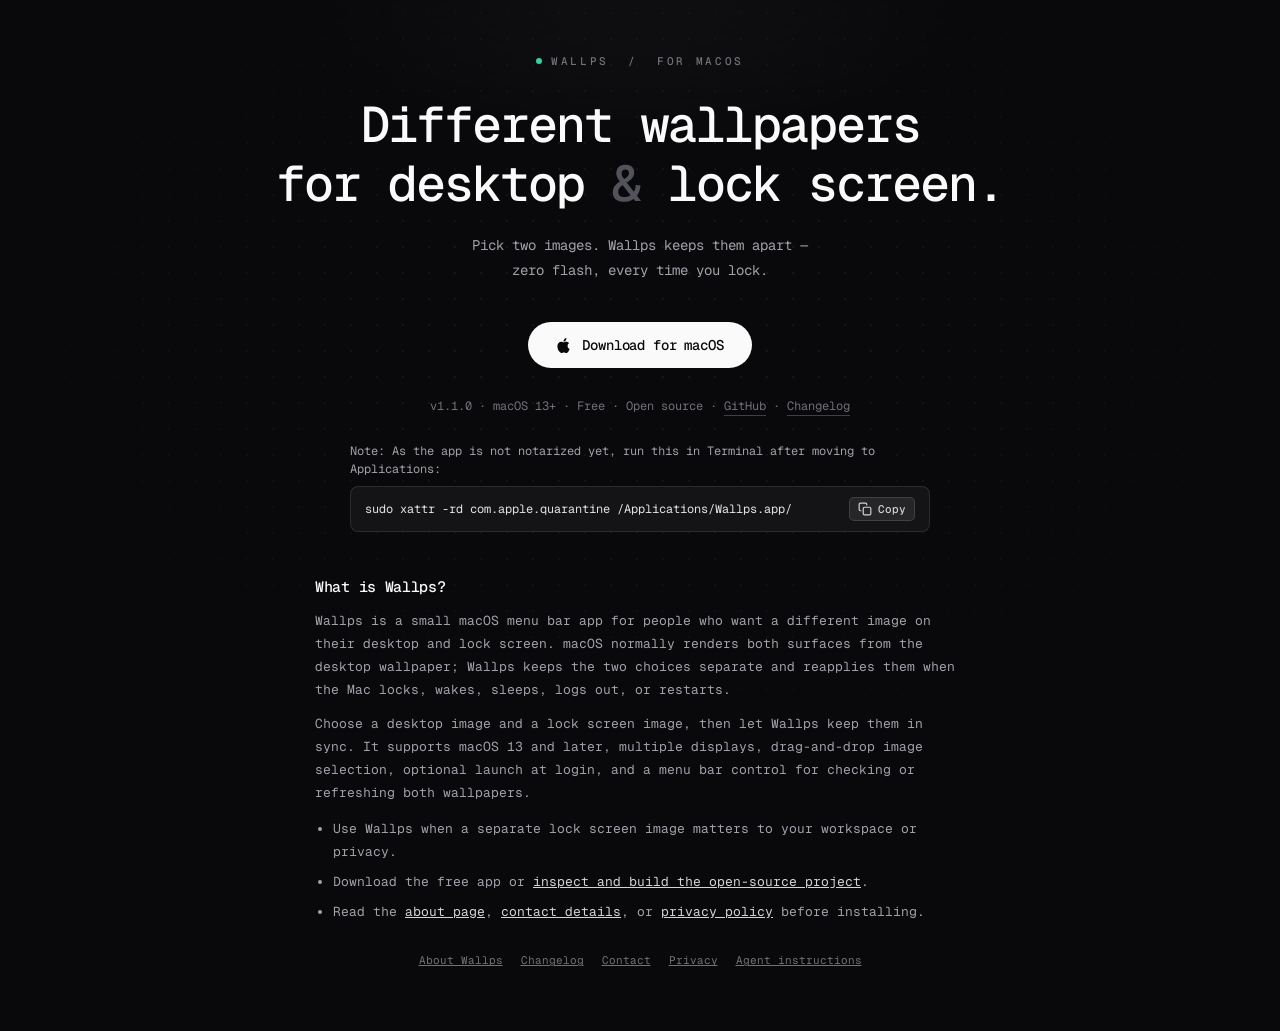
==== commit 994a0a42: "revert: restore original landing page design Bring back the previous homepage, shared styles and pag" ====
--- a/docs/index.html
+++ b/docs/index.html
@@ -3,474 +3,286 @@
 <head>
   <meta charset="utf-8">
   <meta name="viewport" content="width=device-width, initial-scale=1">
-  <title>Wallps · Different wallpapers for your Mac's desktop and lock screen</title>
-  <meta name="description" content="Wallps is a free, open-source macOS menu bar app that keeps separate wallpapers on your desktop and lock screen, with no flash when you lock.">
+  <title>Wallps — different wallpapers for desktop &amp; lock screen</title>
+  <meta name="description" content="Wallps is a free, open-source macOS menu bar app that keeps separate wallpapers on your desktop and lock screen.">
   <link rel="canonical" href="https://deepanshumishraa.github.io/wallps/">
   <link rel="alternate" type="text/markdown" href="https://deepanshumishraa.github.io/wallps/index.md">
-  <meta property="og:title" content="Wallps · Separate desktop and lock screen wallpapers for macOS">
-  <meta property="og:description" content="macOS uses one wallpaper for both screens. Wallps gives each one its own. Free and open source.">
+  <meta property="og:title" content="Wallps — separate desktop and lock screen wallpapers">
+  <meta property="og:description" content="A free, open-source macOS app for keeping desktop and lock screen wallpapers separate.">
   <meta property="og:url" content="https://deepanshumishraa.github.io/wallps/">
   <meta property="og:type" content="website">
   <meta name="twitter:card" content="summary">
-  <meta name="theme-color" content="#0a0a0c">
   <link rel="icon" href="data:image/svg+xml,%3Csvg xmlns='http://www.w3.org/2000/svg' viewBox='0 0 100 100'%3E%3Crect x='8' y='8' width='84' height='84' rx='22' fill='%23fafafa'/%3E%3C/svg%3E">
-  <link rel="preload" href="fonts/GeistSerif.woff2" as="font" type="font/woff2" crossorigin>
-  <link rel="preload" href="fonts/Cove.woff2" as="font" type="font/woff2" crossorigin>
+  <link rel="preconnect" href="https://fonts.googleapis.com">
+  <link rel="preconnect" href="https://fonts.gstatic.com" crossorigin>
+  <link href="https://fonts.googleapis.com/css2?family=Geist+Mono:wght@400;500;600&display=swap" rel="stylesheet">
   <style>
-    @font-face { font-family: "Geist Serif"; src: url("fonts/GeistSerif.woff2") format("woff2"); font-display: swap; }
-    @font-face { font-family: "Cove"; src: url("fonts/Cove.woff2") format("woff2"); font-weight: 100 900; font-display: swap; }
-
-    :root {
-      color-scheme: dark;
-      --bg: #0a0a0c;
-      --panel: #121215;
-      --line: rgba(255, 255, 255, 0.08);
-      --line-strong: rgba(255, 255, 255, 0.16);
-      --ink: #f4f4f5;
-      --ink-2: #a1a1aa;
-      --ink-3: #71717a;
-      --green: #34d399;
-      --blue: #4f8cff;
-      --serif: "Geist Serif", "New York", ui-serif, Georgia, serif;
-      --sans: "Cove", -apple-system, BlinkMacSystemFont, "SF Pro Text", system-ui, sans-serif;
-      --ease: cubic-bezier(0.16, 1, 0.3, 1);
-    }
+    :root { color-scheme: dark; }
     * { margin: 0; padding: 0; box-sizing: border-box; }
-    html { scroll-behavior: smooth; }
+
     body {
-      background: var(--bg);
-      color: var(--ink);
-      font-family: var(--sans);
-      font-weight: 450;
+      min-height: 100svh;
+      display: grid;
+      place-items: center;
+      overflow-x: hidden;
+      overflow-y: auto;
+      background: #09090b;
+      color: #fafafa;
+      font-family: "Geist Mono", ui-monospace, SFMono-Regular, Menlo, monospace;
       -webkit-font-smoothing: antialiased;
-      overflow-x: hidden;
-    }
+    }
+
     body::before {
       content: "";
       position: fixed;
       inset: 0;
       pointer-events: none;
       background:
-        radial-gradient(900px 420px at 50% -6%, rgba(120, 140, 255, 0.10), transparent 70%),
-        radial-gradient(circle at center, rgba(255, 255, 255, 0.045) 1px, transparent 1px);
+        radial-gradient(640px 320px at 50% -8%, rgba(255, 255, 255, 0.09), transparent 70%),
+        radial-gradient(circle at center, rgba(255, 255, 255, 0.05) 1px, transparent 1px);
       background-size: auto, 26px 26px;
-      mask-image: radial-gradient(900px 640px at 50% 20%, black 30%, transparent 100%);
-      -webkit-mask-image: radial-gradient(900px 640px at 50% 20%, black 30%, transparent 100%);
-    }
-    a { color: inherit; }
-    ::selection { background: rgba(255, 255, 255, 0.18); }
-
-    .wrap { position: relative; max-width: 1080px; margin: 0 auto; padding: 0 24px; }
-
-    /* Nav */
-    .nav { display: flex; align-items: center; justify-content: space-between; height: 72px; }
-    .brand { font-family: var(--serif); font-size: 22px; text-decoration: none; letter-spacing: -0.01em; }
-    .nav-links { display: flex; align-items: center; gap: 26px; font-size: 14px; }
-    .nav-links a { color: var(--ink-2); text-decoration: none; transition: color 150ms ease; }
-    .nav-links a:hover { color: var(--ink); }
-    .nav-links .pill {
-      color: var(--bg); background: var(--ink); padding: 8px 16px; border-radius: 999px; font-weight: 600;
-    }
-    .nav-links .pill:hover { color: var(--bg); opacity: 0.9; }
-
-    /* Hero */
-    .hero { text-align: center; padding: 64px 0 40px; }
-    .hero > * { opacity: 0; animation: rise 0.9s var(--ease) forwards; }
-    .hero > *:nth-child(2) { animation-delay: 0.08s; }
-    .hero > *:nth-child(3) { animation-delay: 0.16s; }
-    .hero > *:nth-child(4) { animation-delay: 0.24s; }
-    .hero > *:nth-child(5) { animation-delay: 0.32s; }
-    @keyframes rise { from { opacity: 0; transform: translateY(14px); } to { opacity: 1; transform: none; } }
-
-    .badge {
-      display: inline-flex; align-items: center; gap: 8px;
-      padding: 6px 12px 6px 8px; border: 1px solid var(--line-strong); border-radius: 999px;
-      font-size: 13px; color: var(--ink-2); text-decoration: none; background: rgba(255,255,255,0.03);
-      transition: border-color 150ms ease, color 150ms ease;
-    }
-    .badge:hover { color: var(--ink); border-color: rgba(255,255,255,0.3); }
-    .badge b { background: var(--ink); color: var(--bg); font-weight: 600; font-size: 11px; padding: 2px 8px; border-radius: 999px; }
+      mask-image: radial-gradient(720px 480px at 50% 38%, black 30%, transparent 100%);
+      -webkit-mask-image: radial-gradient(720px 480px at 50% 38%, black 30%, transparent 100%);
+    }
+
+    main {
+      position: relative;
+      text-align: center;
+      max-width: 820px;
+      padding: 48px 24px 64px;
+    }
+
+    main > * {
+      opacity: 0;
+      animation: rise 0.8s cubic-bezier(0.16, 1, 0.3, 1) forwards;
+    }
+    main > *:nth-child(1) { animation-delay: 0.05s; }
+    main > *:nth-child(2) { animation-delay: 0.15s; }
+    main > *:nth-child(3) { animation-delay: 0.25s; }
+    main > *:nth-child(4) { animation-delay: 0.35s; }
+
+    @keyframes rise {
+      from { opacity: 0; transform: translateY(14px); }
+      to   { opacity: 1; transform: translateY(0); }
+    }
+
+    .status {
+      display: inline-flex;
+      align-items: center;
+      gap: 9px;
+      font-size: 11px;
+      font-weight: 500;
+      letter-spacing: 0.24em;
+      color: #71717a;
+    }
+    .status::before {
+      content: "";
+      width: 6px;
+      height: 6px;
+      border-radius: 50%;
+      background: #34d399;
+    }
 
     h1 {
       margin-top: 26px;
-      font-family: var(--serif); font-weight: 400;
-      font-size: clamp(40px, 7.4vw, 82px);
-      line-height: 1.02; letter-spacing: -0.035em;
-    }
-    h1 em { font-style: normal; color: var(--ink-3); }
-    .lede { max-width: 540px; margin: 22px auto 0; font-size: 18px; line-height: 1.6; color: var(--ink-2); }
-
-    .cta { display: flex; flex-wrap: wrap; align-items: center; justify-content: center; gap: 12px 20px; margin-top: 34px; }
+      font-size: clamp(29px, 5.2vw, 50px);
+      font-weight: 500;
+      letter-spacing: -0.04em;
+      line-height: 1.18;
+    }
+    h1 .dim { color: #52525b; }
+
+    .sub {
+      margin-top: 20px;
+      font-size: 14px;
+      line-height: 1.75;
+      color: #a1a1aa;
+    }
+
     .button {
-      display: inline-flex; align-items: center; gap: 10px;
-      padding: 14px 26px; border-radius: 999px; background: var(--ink); color: var(--bg);
-      text-decoration: none; font-size: 15px; font-weight: 600;
-      transition: transform 200ms var(--ease), box-shadow 200ms var(--ease);
-    }
-    .button:hover { transform: translateY(-2px); box-shadow: 0 12px 36px rgba(255, 255, 255, 0.16); }
-    .button:active { transform: none; box-shadow: none; }
-    .button svg { width: 15px; height: 15px; fill: currentColor; }
-    .cta-meta { font-size: 13px; color: var(--ink-3); }
-
-    /* Product mock */
-    .stage { margin: 56px auto 0; max-width: 920px; perspective: 1800px; }
-    .window {
-      position: relative; border-radius: 18px; padding: 0 30px 26px;
-      background: linear-gradient(180deg, rgba(40, 40, 46, 0.72), rgba(22, 22, 26, 0.82));
-      border: 1px solid var(--line-strong);
-      box-shadow: 0 40px 120px rgba(0, 0, 0, 0.6), 0 0 0 1px rgba(0,0,0,0.4), inset 0 1px 0 rgba(255,255,255,0.08);
-      backdrop-filter: blur(30px); -webkit-backdrop-filter: blur(30px);
-      opacity: 0; animation: lift 1.1s 0.35s var(--ease) forwards;
-    }
-    @keyframes lift { from { opacity: 0; transform: rotateX(8deg) translateY(30px); } to { opacity: 1; transform: none; } }
-    .titlebar { display: flex; align-items: center; justify-content: space-between; height: 54px; }
-    .lights { display: flex; gap: 8px; }
-    .lights i { width: 12px; height: 12px; border-radius: 50%; background: #ff5f57; }
-    .lights i:nth-child(2) { background: #febc2e; }
-    .lights i:nth-child(3) { background: #28c840; }
-    .tools { display: flex; gap: 8px; }
-    .tool {
-      display: inline-flex; align-items: center; gap: 6px; height: 30px; padding: 0 12px;
-      border-radius: 999px; background: rgba(255,255,255,0.07); border: 1px solid var(--line);
-      font-size: 12px; color: var(--ink-2);
-    }
-    .tool.icon { width: 30px; padding: 0; justify-content: center; }
-    .tool svg { width: 13px; height: 13px; stroke: currentColor; fill: none; stroke-width: 1.8; }
-
-    .screens { display: grid; grid-template-columns: 1fr auto 1fr; align-items: center; gap: 16px; padding-top: 8px; }
-    .screen { min-width: 0; }
-    .shot {
-      position: relative; aspect-ratio: 16 / 10; border-radius: 12px; overflow: hidden;
-      border: 1px solid var(--line); box-shadow: 0 14px 40px rgba(0,0,0,0.4);
-    }
-    .art { position: absolute; inset: 0; transition: opacity 500ms var(--ease); }
-    .art svg { position: absolute; inset: 0; width: 100%; height: 100%; }
-    .art.dusk { background: linear-gradient(180deg, #1b2350 0%, #5b3f8c 46%, #e58a72 78%, #f6c28b 100%); }
-    .art.dune { background: linear-gradient(180deg, #0d3b4f 0%, #1f6f78 40%, #8fd3c1 72%, #f0e6c8 100%); }
-    /* Desktop shows dusk, lock shows dune; .swapped flips them. */
-    .screen:first-child .dune, .screen:last-child .dusk { opacity: 0; }
-    .swapped .screen:first-child .dune, .swapped .screen:last-child .dusk { opacity: 1; }
-    .swapped .screen:first-child .dusk, .swapped .screen:last-child .dune { opacity: 0; }
-
-    .menubar { position: absolute; top: 0; left: 0; right: 0; height: 5%; min-height: 8px; background: rgba(255,255,255,0.2); display: flex; align-items: center; gap: 8%; padding-left: 3%; }
-    .menubar i { display: block; width: 6%; height: 30%; border-radius: 4px; background: rgba(255,255,255,0.8); }
-    .menubar i:first-child { width: 2.4%; height: 50%; border-radius: 50%; }
-    .dock { position: absolute; bottom: 3.5%; left: 29%; right: 29%; height: 10%; border-radius: 10px; background: rgba(255,255,255,0.24); border: 1px solid rgba(255,255,255,0.3); }
-    .clock { position: absolute; top: 9%; left: 0; right: 0; text-align: center; color: rgba(255,255,255,0.94); text-shadow: 0 2px 12px rgba(0,0,0,0.25); }
-    .clock small { display: block; font-size: clamp(8px, 1.4vw, 13px); font-weight: 600; }
-    .clock strong { display: block; font-family: var(--serif); font-weight: 400; font-size: clamp(30px, 6.4vw, 66px); line-height: 1; font-variant-numeric: tabular-nums; }
-
-    .caption { display: flex; align-items: center; justify-content: space-between; margin-top: 14px; padding: 0 2px; }
-    .caption h3 { font-family: var(--serif); font-weight: 400; font-size: 20px; }
-    .caption p { font-size: 12.5px; color: var(--ink-2); margin-top: 2px; }
-    .caption .dots { color: var(--ink-3); letter-spacing: 2px; font-weight: 700; }
-
-    .swap {
-      width: 38px; height: 38px; border-radius: 50%; margin-top: -46px;
-      display: grid; place-items: center; cursor: pointer;
-      background: rgba(255,255,255,0.08); border: 1px solid var(--line-strong); color: var(--ink-2);
-      transition: transform 400ms var(--ease), background 150ms ease, color 150ms ease;
-    }
-    .swap:hover { background: rgba(255,255,255,0.14); color: var(--ink); }
-    .swap:active { transform: scale(0.92); }
-    .swapped .swap { transform: rotate(180deg); }
-    .swap svg { width: 15px; height: 15px; stroke: currentColor; fill: none; stroke-width: 2; stroke-linecap: round; stroke-linejoin: round; }
-
-    .statusbar { display: flex; align-items: center; justify-content: space-between; margin-top: 22px; font-size: 13px; color: var(--ink-2); }
-    .statusbar span { display: inline-flex; align-items: center; gap: 8px; }
-    .statusbar span::before { content: ""; width: 7px; height: 7px; border-radius: 50%; background: var(--green); transition: background 200ms ease; }
-    .statusbar.pending span::before { background: var(--blue); }
-    .apply { padding: 8px 20px; border-radius: 8px; background: var(--blue); color: white; font-weight: 600; font-size: 13px; border: 0; font-family: inherit; opacity: 0.4; transition: opacity 200ms ease; cursor: default; }
-    .pending .apply { opacity: 1; cursor: pointer; }
-    .hint { margin-top: 14px; text-align: center; font-size: 12.5px; color: var(--ink-3); }
-
-    /* Install */
-    .install { max-width: 600px; margin: 44px auto 0; text-align: left; }
-    .install p { font-size: 13.5px; color: var(--ink-2); margin-bottom: 10px; line-height: 1.6; }
-    .cmd {
-      display: flex; align-items: center; justify-content: space-between; gap: 12px;
-      padding: 11px 14px; background: var(--panel); border: 1px solid var(--line); border-radius: 10px;
-      cursor: pointer; transition: border-color 150ms ease;
-    }
-    .cmd:hover { border-color: var(--line-strong); }
-    .cmd code { font: 12.5px/1.4 ui-monospace, SFMono-Regular, Menlo, monospace; color: #e4e4e7; overflow-x: auto; white-space: nowrap; }
-    .copy {
-      flex-shrink: 0; font: 600 12px var(--sans); color: var(--ink-2); padding: 5px 10px; border-radius: 6px;
-      background: rgba(255,255,255,0.07); border: 1px solid var(--line); cursor: pointer;
-    }
-    .copy.done { color: var(--green); border-color: rgba(52,211,153,0.35); background: rgba(52,211,153,0.12); }
-
-    /* Sections */
-    section.block { padding: 110px 0 0; }
-    .kicker { font-size: 13px; color: var(--ink-3); letter-spacing: 0.02em; }
-    h2 { margin-top: 10px; font-family: var(--serif); font-weight: 400; font-size: clamp(30px, 4.4vw, 46px); line-height: 1.1; letter-spacing: -0.025em; max-width: 640px; }
-    .section-lede { margin-top: 14px; max-width: 560px; color: var(--ink-2); font-size: 16px; line-height: 1.65; }
-
-    .grid { display: grid; grid-template-columns: repeat(3, 1fr); gap: 14px; margin-top: 40px; }
-    .card { padding: 24px; border: 1px solid var(--line); border-radius: 16px; background: rgba(255,255,255,0.02); transition: border-color 200ms ease, background 200ms ease; }
-    .card:hover { border-color: var(--line-strong); background: rgba(255,255,255,0.035); }
-    .card svg { width: 22px; height: 22px; stroke: var(--ink); fill: none; stroke-width: 1.6; stroke-linecap: round; stroke-linejoin: round; }
-    .card h3 { margin-top: 18px; font-size: 16px; font-weight: 650; }
-    .card p { margin-top: 6px; font-size: 14px; line-height: 1.6; color: var(--ink-2); }
-
-    .steps { display: grid; grid-template-columns: repeat(3, 1fr); gap: 14px; margin-top: 40px; counter-reset: step; }
-    .step { padding: 24px; border-top: 1px solid var(--line-strong); }
-    .step::before { counter-increment: step; content: counter(step); font-family: var(--serif); font-size: 40px; color: var(--ink-3); line-height: 1; }
-    .step h3 { margin-top: 14px; font-size: 16px; font-weight: 650; }
-    .step p { margin-top: 6px; font-size: 14px; line-height: 1.6; color: var(--ink-2); }
-    kbd { font: 600 12px var(--sans); padding: 1px 6px; border: 1px solid var(--line-strong); border-radius: 5px; color: var(--ink); }
-
-    .news { display: grid; grid-template-columns: 1fr 1.3fr; gap: 40px; align-items: start; margin-top: 8px; padding: 36px; border: 1px solid var(--line); border-radius: 20px; background: linear-gradient(140deg, rgba(79,140,255,0.08), rgba(255,255,255,0.015) 60%); }
-    .news ul { list-style: none; display: grid; gap: 12px; }
-    .news li { position: relative; padding-left: 20px; font-size: 14.5px; line-height: 1.55; color: var(--ink-2); }
-    .news li::before { content: ""; position: absolute; left: 0; top: 0.6em; width: 7px; height: 7px; border-radius: 50%; background: var(--blue); }
-    .news li b { color: var(--ink); font-weight: 650; }
-    .link { display: inline-block; margin-top: 20px; font-size: 14px; color: var(--ink); text-decoration: none; border-bottom: 1px solid var(--line-strong); padding-bottom: 2px; }
-    .link:hover { border-color: var(--ink); }
-
-    .faq { margin-top: 32px; border-top: 1px solid var(--line); max-width: 760px; }
-    details { border-bottom: 1px solid var(--line); }
-    summary { list-style: none; cursor: pointer; display: flex; justify-content: space-between; align-items: center; gap: 20px; padding: 20px 0; font-size: 16px; font-weight: 600; }
-    summary::-webkit-details-marker { display: none; }
-    summary::after { content: "+"; font-family: var(--serif); font-size: 24px; color: var(--ink-3); transition: transform 250ms var(--ease); }
-    details[open] summary::after { transform: rotate(45deg); }
-    details p { padding: 0 0 22px; max-width: 640px; font-size: 14.5px; line-height: 1.7; color: var(--ink-2); }
-    details a { color: var(--ink); }
-
-    .closing { text-align: center; padding: 120px 0 40px; }
-    .closing h2 { margin: 0 auto; }
-    .closing .cta { margin-top: 28px; }
-
-    footer { margin-top: 70px; border-top: 1px solid var(--line); }
-    .foot { display: flex; flex-wrap: wrap; justify-content: space-between; gap: 16px; padding: 28px 0 40px; font-size: 13px; color: var(--ink-3); }
-    .foot nav { display: flex; flex-wrap: wrap; gap: 8px 22px; }
-    .foot a { text-decoration: none; }
-    .foot a:hover { color: var(--ink); }
-
-    @media (max-width: 860px) {
-      .grid, .steps { grid-template-columns: 1fr 1fr; }
-      .news { grid-template-columns: 1fr; gap: 20px; padding: 26px; }
-    }
-    @media (max-width: 600px) {
-      .nav-links a:not(.pill) { display: none; }
-      .hero { padding-top: 36px; }
-      .lede { font-size: 16px; }
-      .window { padding: 0 14px 18px; border-radius: 14px; }
-      .tool:not(.icon) { display: none; }
-      .screens { grid-template-columns: 1fr; gap: 12px; }
-      .swap { margin: 0 auto; transform: rotate(90deg); }
-      .swapped .swap { transform: rotate(270deg); }
-      .statusbar { font-size: 12px; }
-      .grid, .steps { grid-template-columns: 1fr; }
-      section.block { padding-top: 80px; }
-    }
+      display: inline-flex;
+      align-items: center;
+      gap: 11px;
+      margin-top: 40px;
+      padding: 14px 28px;
+      border-radius: 999px;
+      background: #fafafa;
+      color: #09090b;
+      text-decoration: none;
+      font-size: 14px;
+      font-weight: 500;
+      letter-spacing: -0.01em;
+      transition: transform 200ms cubic-bezier(0.16, 1, 0.3, 1),
+                  box-shadow 200ms cubic-bezier(0.16, 1, 0.3, 1);
+    }
+    .button:hover {
+      transform: translateY(-2px);
+      box-shadow: 0 10px 34px rgba(255, 255, 255, 0.16);
+    }
+    .button:active { transform: translateY(0); box-shadow: none; }
+    .button svg { width: 15px; height: 15px; fill: currentColor; flex: none; }
+
+    .meta {
+      margin-top: 30px;
+      font-size: 12px;
+      color: #71717a;
+    }
+    .meta a {
+      color: inherit;
+      text-decoration: none;
+      border-bottom: 1px solid #3f3f46;
+      padding-bottom: 1px;
+      transition: color 150ms ease, border-color 150ms ease;
+    }
+    .meta a:hover { color: #fafafa; border-color: #fafafa; }
+
+    .details {
+      max-width: 650px;
+      margin: 42px auto 0;
+      text-align: left;
+      color: #a1a1aa;
+      font-size: 13px;
+      line-height: 1.75;
+    }
+    .details h2 {
+      margin-bottom: 10px;
+      color: #fafafa;
+      font-size: 15px;
+      font-weight: 500;
+      letter-spacing: -0.02em;
+    }
+    .details p + p { margin-top: 12px; }
+    .details ul {
+      display: grid;
+      gap: 7px;
+      margin: 14px 0 0 18px;
+    }
+    .details a { color: #d4d4d8; }
+    .details a:hover { color: #fafafa; }
+
+    .site-links {
+      display: flex;
+      flex-wrap: wrap;
+      justify-content: center;
+      gap: 8px 18px;
+      margin-top: 30px;
+      color: #71717a;
+      font-size: 11px;
+    }
+    .site-links a { color: inherit; }
+    .site-links a:hover { color: #fafafa; }
+
+    .terminal-block {
+      max-width: 580px;
+      margin: 28px auto 0;
+      text-align: left;
+    }
+    .terminal-note {
+      font-size: 12px;
+      color: #a1a1aa;
+      margin-bottom: 8px;
+      line-height: 1.5;
+    }
+    .terminal-cmd {
+      display: flex;
+      align-items: center;
+      justify-content: space-between;
+      gap: 12px;
+      padding: 10px 14px;
+      background: #141417;
+      border: 1px solid rgba(255, 255, 255, 0.1);
+      border-radius: 8px;
+      cursor: pointer;
+      transition: border-color 150ms ease, background 150ms ease;
+    }
+    .terminal-cmd:hover {
+      background: #18181c;
+      border-color: rgba(255, 255, 255, 0.2);
+    }
+    .cmd-text {
+      font-size: 12px;
+      color: #e4e4e7;
+      user-select: all;
+      overflow-x: auto;
+      white-space: nowrap;
+      font-family: inherit;
+    }
+    .copy-btn {
+      display: inline-flex;
+      align-items: center;
+      gap: 6px;
+      background: rgba(255, 255, 255, 0.08);
+      border: 1px solid rgba(255, 255, 255, 0.12);
+      border-radius: 5px;
+      padding: 4px 8px;
+      color: #d4d4d8;
+      font-family: inherit;
+      font-size: 11px;
+      font-weight: 500;
+      cursor: pointer;
+      flex-shrink: 0;
+      transition: background 150ms ease, color 150ms ease;
+    }
+    .terminal-cmd:hover .copy-btn {
+      background: rgba(255, 255, 255, 0.14);
+      color: #fafafa;
+    }
+    .copy-btn.copied {
+      background: rgba(52, 211, 153, 0.15);
+      border-color: rgba(52, 211, 153, 0.3);
+      color: #34d399;
+    }
+
     @media (prefers-reduced-motion: reduce) {
-      html { scroll-behavior: auto; }
-      .hero > *, .window { animation: none; opacity: 1; }
-      .art, .swap, .button { transition: none; }
-    }
+      main > * { animation: none; opacity: 1; }
+      .button { transition: none; }
+    }
+
+    ::selection { background: rgba(255, 255, 255, 0.18); }
   </style>
 </head>
 <body>
-  <div class="wrap">
-    <header class="nav">
-      <a class="brand" href="./">Wallps</a>
-      <nav class="nav-links" aria-label="Main">
-        <a href="#features">Features</a>
-        <a href="changelog/">Changelog</a>
-        <a href="https://github.com/DeepanshuMishraa/wallps">GitHub</a>
-        <a class="pill" href="https://wallps-download.d4deepanshu723.workers.dev/Wallps-1.1.0-macos.dmg">Download</a>
-      </nav>
-    </header>
-
-    <main>
-      <section class="hero">
-        <a class="badge" href="changelog/"><b>New</b> Wallps 1.1 is a full redesign</a>
-        <h1>Your desktop and<br>lock screen, <em>apart.</em></h1>
-        <p class="lede">macOS uses one wallpaper for both screens. Wallps gives each its own, and you never see a flash when you lock.</p>
-        <div class="cta">
-          <a class="button" href="https://wallps-download.d4deepanshu723.workers.dev/Wallps-1.1.0-macos.dmg">
-            <svg xmlns="http://www.w3.org/2000/svg" viewBox="0 0 814 1000" aria-hidden="true"><path d="M788.1 340.9c-5.8 4.5-108.2 62.2-108.2 190.5 0 148.4 130.3 200.9 134.2 202.2-.6 3.2-20.7 71.9-68.7 141.9-42.8 61.6-87.5 123.1-155.5 123.1s-85.5-39.5-164-39.5c-76.5 0-103.7 40.8-165.9 40.8s-105.6-57-155.5-127C46.7 790.7 0 663 0 541.8c0-194.4 126.4-297.5 250.8-297.5 66.1 0 121.2 43.4 162.7 43.4 39.5 0 101.1-46 176.3-46 28.5 0 130.9 2.6 198.3 99.2zm-234-181.5c31.1-36.9 53.1-88.1 53.1-139.3 0-7.1-.6-14.3-1.9-20.1-50.6 1.9-110.8 33.7-147.1 75.8-28.5 32.4-55.1 83.6-55.1 135.5 0 7.8 1.3 15.6 1.9 18.1 3.2.6 8.4 1.3 13.6 1.3 45.4 0 102.5-30.4 135.5-71.3z"/></svg>
-            Download for macOS
-          </a>
-          <span class="cta-meta">Version 1.1.0 · macOS 13 or later · Free and open source</span>
-        </div>
-
-        <div class="stage" aria-label="Preview of the Wallps window">
-          <div class="window" id="mock">
-            <div class="titlebar">
-              <div class="lights" aria-hidden="true"><i></i><i></i><i></i></div>
-              <div class="tools" aria-hidden="true">
-                <span class="tool"><svg viewBox="0 0 24 24"><rect x="3" y="5" width="14" height="11" rx="2"/><path d="M7 19h12a2 2 0 0 0 2-2V9"/></svg>Browse</span>
-                <span class="tool icon"><svg viewBox="0 0 24 24"><circle cx="12" cy="12" r="3"/><path d="M19.4 15a1.7 1.7 0 0 0 .3 1.8l.1.1a2 2 0 1 1-2.8 2.8l-.1-.1a1.7 1.7 0 0 0-1.8-.3 1.7 1.7 0 0 0-1 1.5V21a2 2 0 1 1-4 0v-.1a1.7 1.7 0 0 0-1.1-1.5 1.7 1.7 0 0 0-1.8.3l-.1.1a2 2 0 1 1-2.8-2.8l.1-.1a1.7 1.7 0 0 0 .3-1.8 1.7 1.7 0 0 0-1.5-1H3a2 2 0 1 1 0-4h.1a1.7 1.7 0 0 0 1.5-1.1 1.7 1.7 0 0 0-.3-1.8l-.1-.1a2 2 0 1 1 2.8-2.8l.1.1a1.7 1.7 0 0 0 1.8.3H9a1.7 1.7 0 0 0 1-1.5V3a2 2 0 1 1 4 0v.1a1.7 1.7 0 0 0 1 1.5 1.7 1.7 0 0 0 1.8-.3l.1-.1a2 2 0 1 1 2.8 2.8l-.1.1a1.7 1.7 0 0 0-.3 1.8V9a1.7 1.7 0 0 0 1.5 1H21a2 2 0 1 1 0 4h-.1a1.7 1.7 0 0 0-1.5 1z"/></svg></span>
-              </div>
-            </div>
-
-            <div class="screens">
-              <div class="screen">
-                <div class="shot">
-                  <div class="art dusk"><svg viewBox="0 0 160 100" preserveAspectRatio="none" aria-hidden="true"><circle cx="112" cy="58" r="11" fill="#ffd9a0" opacity=".9"/><path d="M0 70 L28 52 L48 64 L74 44 L102 62 L126 50 L160 66 V100 H0Z" fill="#3a2a5e" opacity=".85"/><path d="M0 82 L36 66 L64 78 L96 62 L128 76 L160 70 V100 H0Z" fill="#221a3d"/></svg></div>
-                  <div class="art dune"><svg viewBox="0 0 160 100" preserveAspectRatio="none" aria-hidden="true"><circle cx="40" cy="30" r="9" fill="#fff6dc" opacity=".85"/><path d="M0 68 C30 58 52 74 84 64 S136 54 160 62 V100 H0Z" fill="#2c8a86" opacity=".8"/><path d="M0 82 C40 72 70 88 104 78 S146 72 160 76 V100 H0Z" fill="#0f4b55"/></svg></div>
-                  <div class="menubar" aria-hidden="true"><i></i><i></i><i></i><i></i></div>
-                  <div class="dock" aria-hidden="true"></div>
-                </div>
-                <div class="caption"><div><h3>Desktop</h3><p class="name">Purple Dusk</p></div><span class="dots" aria-hidden="true">···</span></div>
-              </div>
-
-              <button class="swap" type="button" id="swap" aria-label="Swap the desktop and lock screen wallpapers" title="Try it: swap the wallpapers">
-                <svg viewBox="0 0 24 24"><path d="M7 7h13l-4-4M17 17H4l4 4"/></svg>
-              </button>
-
-              <div class="screen">
-                <div class="shot">
-                  <div class="art dusk"><svg viewBox="0 0 160 100" preserveAspectRatio="none" aria-hidden="true"><circle cx="112" cy="58" r="11" fill="#ffd9a0" opacity=".9"/><path d="M0 70 L28 52 L48 64 L74 44 L102 62 L126 50 L160 66 V100 H0Z" fill="#3a2a5e" opacity=".85"/><path d="M0 82 L36 66 L64 78 L96 62 L128 76 L160 70 V100 H0Z" fill="#221a3d"/></svg></div>
-                  <div class="art dune"><svg viewBox="0 0 160 100" preserveAspectRatio="none" aria-hidden="true"><circle cx="40" cy="30" r="9" fill="#fff6dc" opacity=".85"/><path d="M0 68 C30 58 52 74 84 64 S136 54 160 62 V100 H0Z" fill="#2c8a86" opacity=".8"/><path d="M0 82 C40 72 70 88 104 78 S146 72 160 76 V100 H0Z" fill="#0f4b55"/></svg></div>
-                  <div class="clock"><small id="date">Thursday, November 5</small><strong id="time">9:41</strong></div>
-                </div>
-                <div class="caption"><div><h3>Lock Screen</h3><p class="name">Teal Coast</p></div><span class="dots" aria-hidden="true">···</span></div>
-              </div>
-            </div>
-
-            <div class="statusbar" id="status">
-              <span id="status-text">Active. Each screen keeps its own wallpaper.</span>
-              <button class="apply" id="apply" type="button">Apply</button>
-            </div>
-          </div>
-          <p class="hint">Click the swap button. It works like the real app.</p>
-        </div>
-
-        <div class="install">
-          <p>Wallps isn't notarized yet, so macOS blocks it the first time. After dragging it into Applications, run this once in Terminal:</p>
-          <div class="cmd" id="cmd" role="button" tabindex="0" title="Copy command">
-            <code>sudo xattr -rd com.apple.quarantine /Applications/Wallps.app/</code>
-            <span class="copy" id="copy">Copy</span>
-          </div>
-        </div>
-      </section>
-
-      <section class="block" id="features" aria-labelledby="features-title">
-        <p class="kicker">Features</p>
-        <h2 id="features-title">Everything you need for two screens, and nothing else.</h2>
-        <p class="section-lede">Wallps is a small menu bar app. You set it up once and it keeps working through every lock, sleep, logout and restart.</p>
-        <div class="grid">
-          <article class="card">
-            <svg viewBox="0 0 24 24"><rect x="2" y="4" width="20" height="13" rx="2"/><path d="M8 21h8M12 17v4"/></svg>
-            <h3>Two screens, two wallpapers</h3>
-            <p>Pick one image for your desktop and another for your lock screen. Each stays where you put it.</p>
-          </article>
-          <article class="card">
-            <svg viewBox="0 0 24 24"><path d="M13 2 3 14h9l-1 8 10-12h-9l1-8z"/></svg>
-            <h3>No flash when you lock</h3>
-            <p>Wallps swaps before the lock screen draws, so you never catch your desktop wallpaper behind it.</p>
-          </article>
-          <article class="card">
-            <svg viewBox="0 0 24 24"><polygon points="6 4 20 12 6 20 6 4"/></svg>
-            <h3>Live lock screens</h3>
-            <p>Use a video or one of Apple's 4K aerials as a moving lock screen on macOS 26 and later.</p>
-          </article>
-          <article class="card">
-            <svg viewBox="0 0 24 24"><rect x="3" y="3" width="7" height="7" rx="1.5"/><rect x="14" y="3" width="7" height="7" rx="1.5"/><rect x="3" y="14" width="7" height="7" rx="1.5"/><rect x="14" y="14" width="7" height="7" rx="1.5"/></svg>
-            <h3>Apple's whole catalog</h3>
-            <p>Browse every Apple wallpaper and aerial by macOS release or theme. Each one downloads the first time you use it.</p>
-          </article>
-          <article class="card">
-            <svg viewBox="0 0 24 24"><path d="M7 7h13l-4-4M17 17H4l4 4"/></svg>
-            <h3>Swap in one click</h3>
-            <p>Flip your desktop and lock screen wallpapers from the window or straight from the menu bar.</p>
-          </article>
-          <article class="card">
-            <svg viewBox="0 0 24 24"><rect x="2" y="3" width="12" height="9" rx="1.5"/><rect x="10" y="12" width="12" height="9" rx="1.5"/></svg>
-            <h3>Every display</h3>
-            <p>Works across multiple monitors and picks back up after your MacBook wakes from lid sleep.</p>
-          </article>
-        </div>
-      </section>
-
-      <section class="block" aria-labelledby="how-title">
-        <p class="kicker">How it works</p>
-        <h2 id="how-title">Set it up in under a minute.</h2>
-        <div class="steps">
-          <div class="step">
-            <h3>Pick two wallpapers</h3>
-            <p>Drag in an image or video, choose a file, or browse Apple's catalog for each screen.</p>
-          </div>
-          <div class="step">
-            <h3>Press Apply</h3>
-            <p>Both wallpapers are set at once. Turn on Launch at Login so it keeps working after restarts.</p>
-          </div>
-          <div class="step">
-            <h3>Lock your Mac</h3>
-            <p>Press <kbd>⌃</kbd> <kbd>⌘</kbd> <kbd>Q</kbd>. Your lock screen shows its own wallpaper, every time.</p>
-          </div>
-        </div>
-      </section>
-
-      <section class="block" aria-labelledby="new-title">
-        <div class="news">
-          <div>
-            <p class="kicker">What's new in 1.1</p>
-            <h2 id="new-title">A cleaner, calmer Wallps.</h2>
-            <a class="link" href="changelog/">Read the full changelog</a>
-          </div>
-          <ul>
-            <li><b>A full redesign.</b> Native macOS controls and new type: Geist Serif with Cove.</li>
-            <li><b>Previews that look like the real screens.</b> A menu bar and Dock on the desktop, the clock on the lock screen.</li>
-            <li><b>Swap button.</b> Flip both wallpapers in one click, from the window or the menu bar.</li>
-            <li><b>A new catalog browser.</b> A sidebar of collections, search, and clear badges for what you're using.</li>
-            <li><b>Sturdier live lock screens.</b> Wallps repairs a live lock screen that a macOS update removed.</li>
-          </ul>
-        </div>
-      </section>
-
-      <section class="block" aria-labelledby="faq-title">
-        <p class="kicker">Questions</p>
-        <h2 id="faq-title">Good to know.</h2>
-        <div class="faq">
-          <details>
-            <summary>Why does macOS block Wallps the first time?</summary>
-            <p>Wallps is free and isn't signed with a paid Apple Developer ID yet, so Gatekeeper quarantines it. The Terminal command above removes that flag for Wallps only. You can also <a href="https://github.com/DeepanshuMishraa/wallps">read the source and build it yourself</a>.</p>
-          </details>
-          <details>
-            <summary>Do I need to keep Wallps running?</summary>
-            <p>Yes. Wallps lives in the menu bar and does the switching. Closing the window keeps it running. Turn on Launch at Login and it starts quietly after every restart. If you quit it, your Mac goes back to using one wallpaper for both screens.</p>
-          </details>
-          <details>
-            <summary>Which Macs does it support?</summary>
-            <p>Any Mac on macOS 13 Ventura or later, on Apple silicon and Intel. Live lock screens (videos and aerials) need macOS 26 Tahoe or later.</p>
-          </details>
-          <details>
-            <summary>Can it change the FileVault unlock screen?</summary>
-            <p>No. On a Mac with FileVault, the first unlock screen after a restart runs before macOS loads, and no app can change it. Every lock after that shows your Wallps lock screen.</p>
-          </details>
-          <details>
-            <summary>Does Wallps collect any data?</summary>
-            <p>No. Your wallpapers stay on your Mac, there's no account, and there are no analytics. The only network requests are downloads from Apple's servers when you pick a wallpaper from the catalog. See the <a href="privacy/">privacy policy</a>.</p>
-          </details>
-        </div>
-      </section>
-
-      <section class="closing" aria-labelledby="closing-title">
-        <h2 id="closing-title">Give your lock screen its own wallpaper.</h2>
-        <div class="cta">
-          <a class="button" href="https://wallps-download.d4deepanshu723.workers.dev/Wallps-1.1.0-macos.dmg">Download Wallps 1.1.0</a>
-        </div>
-      </section>
-    </main>
-  </div>
-
-  <footer>
-    <div class="wrap foot">
-      <span>Wallps is made by <a href="https://github.com/DeepanshuMishraa">Deepanshu Mishra</a>. Free and open source.</span>
-      <nav aria-label="Site information">
-        <a href="changelog/">Changelog</a>
-        <a href="about/">About</a>
-        <a href="contact/">Contact</a>
-        <a href="privacy/">Privacy</a>
-        <a href="llms.txt">Agent instructions</a>
-      </nav>
+  <main>
+    <p class="status">WALLPS&nbsp;&nbsp;/&nbsp;&nbsp;FOR MACOS</p>
+    <h1>Different wallpapers<br>for desktop <span class="dim">&amp;</span> lock screen.</h1>
+    <p class="sub">Pick two images. Wallps keeps them apart —<br>zero flash, every time you lock.</p>
+    <a class="button" href="https://wallps-download.d4deepanshu723.workers.dev/Wallps-1.1.0-macos.dmg">
+      <svg xmlns="http://www.w3.org/2000/svg" xml:space="preserve" viewBox="0 0 814 1000"><path d="M788.1 340.9c-5.8 4.5-108.2 62.2-108.2 190.5 0 148.4 130.3 200.9 134.2 202.2-.6 3.2-20.7 71.9-68.7 141.9-42.8 61.6-87.5 123.1-155.5 123.1s-85.5-39.5-164-39.5c-76.5 0-103.7 40.8-165.9 40.8s-105.6-57-155.5-127C46.7 790.7 0 663 0 541.8c0-194.4 126.4-297.5 250.8-297.5 66.1 0 121.2 43.4 162.7 43.4 39.5 0 101.1-46 176.3-46 28.5 0 130.9 2.6 198.3 99.2zm-234-181.5c31.1-36.9 53.1-88.1 53.1-139.3 0-7.1-.6-14.3-1.9-20.1-50.6 1.9-110.8 33.7-147.1 75.8-28.5 32.4-55.1 83.6-55.1 135.5 0 7.8 1.3 15.6 1.9 18.1 3.2.6 8.4 1.3 13.6 1.3 45.4 0 102.5-30.4 135.5-71.3z"/></svg>
+      Download for macOS
+    </a>
+    <p class="meta">v1.1.0 &middot; macOS 13+ &middot; Free &middot; Open source &middot; <a href="https://github.com/DeepanshuMishraa/wallps">GitHub</a> &middot; <a href="changelog/">Changelog</a></p>
+    
+    <div class="terminal-block">
+      <p class="terminal-note">Note: As the app is not notarized yet, run this in Terminal after moving to Applications:</p>
+      <div class="terminal-cmd" onclick="copyCmd(this)" title="Click to copy command">
+        <code class="cmd-text">sudo xattr -rd com.apple.quarantine /Applications/Wallps.app/</code>
+        <button type="button" class="copy-btn" aria-label="Copy command">
+          <svg viewBox="0 0 24 24" width="14" height="14" fill="none" stroke="currentColor" stroke-width="2" stroke-linecap="round" stroke-linejoin="round">
+            <rect x="9" y="9" width="13" height="13" rx="2" ry="2"></rect>
+            <path d="M5 15H4a2 2 0 0 1-2-2V4a2 2 0 0 1 2-2h9a2 2 0 0 1 2 2v1"></path>
+          </svg>
+          <span class="copy-status">Copy</span>
+        </button>
+      </div>
     </div>
-  </footer>
-
+    <section class="details" aria-labelledby="what-is-wallps">
+      <h2 id="what-is-wallps">What is Wallps?</h2>
+      <p>Wallps is a small macOS menu bar app for people who want a different image on their desktop and lock screen. macOS normally renders both surfaces from the desktop wallpaper; Wallps keeps the two choices separate and reapplies them when the Mac locks, wakes, sleeps, logs out, or restarts.</p>
+      <p>Choose a desktop image and a lock screen image, then let Wallps keep them in sync. It supports macOS 13 and later, multiple displays, drag-and-drop image selection, optional launch at login, and a menu bar control for checking or refreshing both wallpapers.</p>
+      <ul>
+        <li>Use Wallps when a separate lock screen image matters to your workspace or privacy.</li>
+        <li>Download the free app or <a href="https://github.com/DeepanshuMishraa/wallps">inspect and build the open-source project</a>.</li>
+        <li>Read the <a href="about/">about page</a>, <a href="contact/">contact details</a>, or <a href="privacy/">privacy policy</a> before installing.</li>
+      </ul>
+    </section>
+    <nav class="site-links" aria-label="Site information">
+      <a href="about/">About Wallps</a>
+      <a href="changelog/">Changelog</a>
+      <a href="contact/">Contact</a>
+      <a href="privacy/">Privacy</a>
+      <a href="llms.txt">Agent instructions</a>
+    </nav>
+  </main>
   <script type="application/ld+json">
     {
       "@context": "https://schema.org",
@@ -479,7 +291,6 @@
       "description": "A free, open-source macOS menu bar app that keeps separate wallpapers on your desktop and lock screen.",
       "url": "https://deepanshumishraa.github.io/wallps/",
       "downloadUrl": "https://wallps-download.d4deepanshu723.workers.dev/Wallps-1.1.0-macos.dmg",
-      "softwareVersion": "1.1.0",
       "applicationCategory": "UtilitiesApplication",
       "operatingSystem": "macOS 13 and later",
       "isAccessibleForFree": true,
@@ -489,55 +300,21 @@
     }
   </script>
   <script>
-    (function () {
-      var COMMAND = "sudo xattr -rd com.apple.quarantine /Applications/Wallps.app/";
-      var cmd = document.getElementById("cmd");
-      var copy = document.getElementById("copy");
-      function copyCommand() {
-        if (!navigator.clipboard) return;
-        navigator.clipboard.writeText(COMMAND).then(function () {
-          copy.classList.add("done");
-          copy.textContent = "Copied";
-          setTimeout(function () { copy.classList.remove("done"); copy.textContent = "Copy"; }, 2000);
-        });
-      }
-      cmd.addEventListener("click", copyCommand);
-      cmd.addEventListener("keydown", function (e) { if (e.key === "Enter" || e.key === " ") { e.preventDefault(); copyCommand(); } });
-
-      // Live clock on the lock screen preview.
-      var time = document.getElementById("time");
-      var date = document.getElementById("date");
-      function tick() {
-        var now = new Date();
-        time.textContent = now.toLocaleTimeString([], { hour: "numeric", minute: "2-digit" }).replace(/\s?[AP]M$/i, "");
-        date.textContent = now.toLocaleDateString([], { weekday: "long", month: "long", day: "numeric" });
-      }
-      tick();
-      setInterval(tick, 15000);
-
-      // Swap demo: mirrors the app. Swapping makes the pair pending until Apply.
-      var mock = document.getElementById("mock");
-      var status = document.getElementById("status");
-      var statusText = document.getElementById("status-text");
-      var names = mock.querySelectorAll(".name");
-      var shownSwapped = false;
-      var appliedSwapped = false;
-      function render() {
-        var pending = shownSwapped !== appliedSwapped;
-        mock.classList.toggle("swapped", shownSwapped);
-        status.classList.toggle("pending", pending);
-        statusText.textContent = pending ? "Ready to apply" : "Active. Each screen keeps its own wallpaper.";
-      }
-      document.getElementById("swap").addEventListener("click", function () {
-        shownSwapped = !shownSwapped;
-        var a = names[0].textContent; names[0].textContent = names[1].textContent; names[1].textContent = a;
-        render();
+    function copyCmd(el) {
+      const text = "sudo xattr -rd com.apple.quarantine /Applications/Wallps.app/";
+      navigator.clipboard.writeText(text).then(() => {
+        const btn = el.querySelector('.copy-btn');
+        const status = el.querySelector('.copy-status');
+        if (btn && status) {
+          btn.classList.add('copied');
+          status.textContent = 'Copied!';
+          setTimeout(() => {
+            btn.classList.remove('copied');
+            status.textContent = 'Copy';
+          }, 2000);
+        }
       });
-      document.getElementById("apply").addEventListener("click", function () {
-        appliedSwapped = shownSwapped;
-        render();
-      });
-    })();
+    }
   </script>
 </body>
 </html>
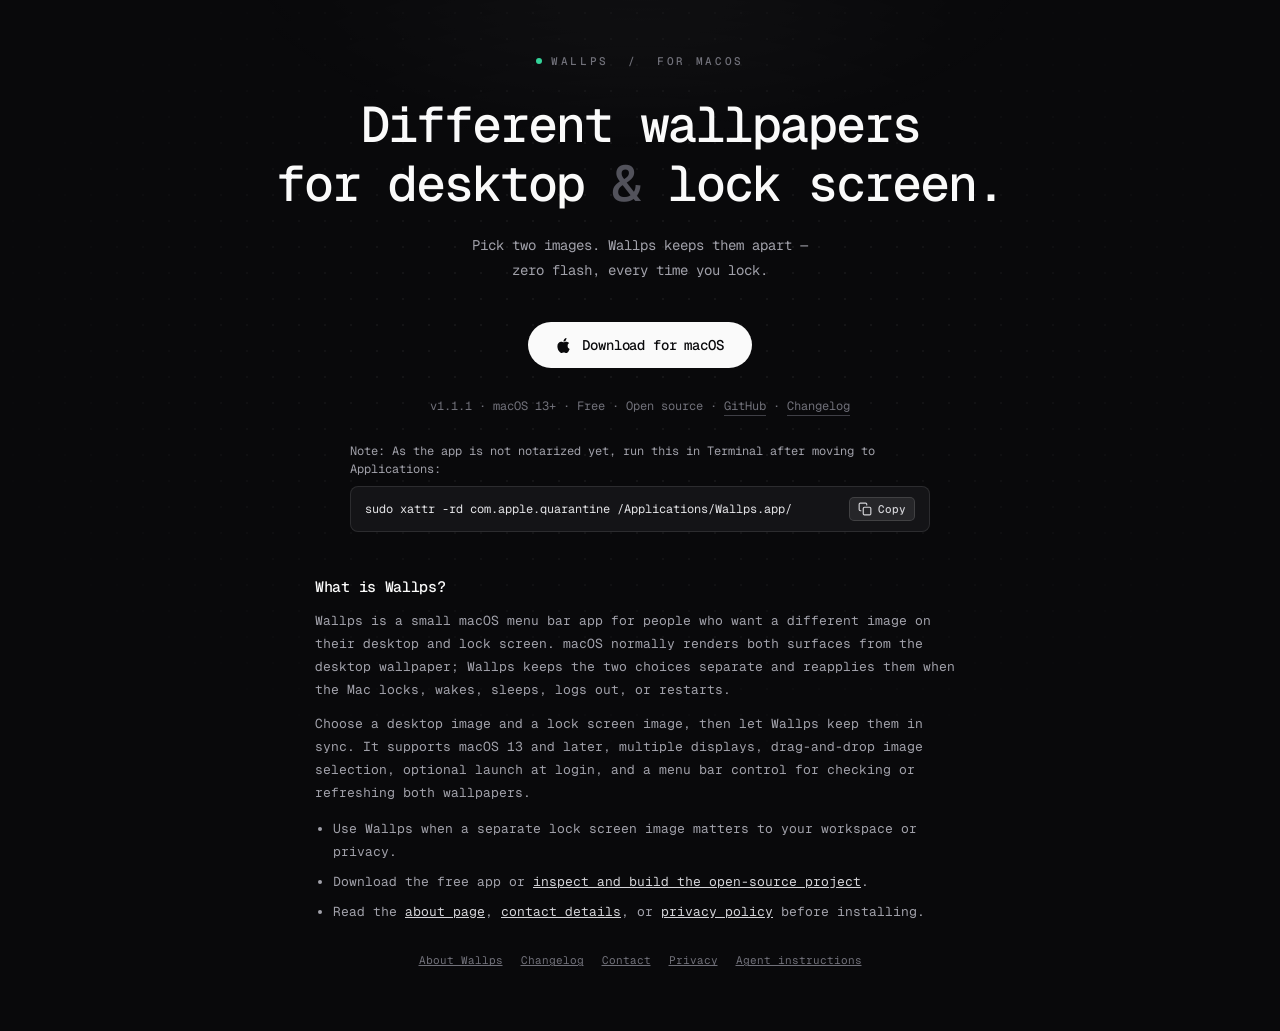
==== commit 0047b0b6: "release: publish Wallps 1.1.1 - Bump version to 1.1.1 (build 9); universal build, ad-hoc signed - Pi" ====
--- a/docs/index.html
+++ b/docs/index.html
@@ -246,11 +246,11 @@
     <p class="status">WALLPS&nbsp;&nbsp;/&nbsp;&nbsp;FOR MACOS</p>
     <h1>Different wallpapers<br>for desktop <span class="dim">&amp;</span> lock screen.</h1>
     <p class="sub">Pick two images. Wallps keeps them apart —<br>zero flash, every time you lock.</p>
-    <a class="button" href="https://wallps-download.d4deepanshu723.workers.dev/Wallps-1.1.0-macos.dmg">
+    <a class="button" href="https://wallps-download.d4deepanshu723.workers.dev/Wallps-1.1.1-macos.dmg">
       <svg xmlns="http://www.w3.org/2000/svg" xml:space="preserve" viewBox="0 0 814 1000"><path d="M788.1 340.9c-5.8 4.5-108.2 62.2-108.2 190.5 0 148.4 130.3 200.9 134.2 202.2-.6 3.2-20.7 71.9-68.7 141.9-42.8 61.6-87.5 123.1-155.5 123.1s-85.5-39.5-164-39.5c-76.5 0-103.7 40.8-165.9 40.8s-105.6-57-155.5-127C46.7 790.7 0 663 0 541.8c0-194.4 126.4-297.5 250.8-297.5 66.1 0 121.2 43.4 162.7 43.4 39.5 0 101.1-46 176.3-46 28.5 0 130.9 2.6 198.3 99.2zm-234-181.5c31.1-36.9 53.1-88.1 53.1-139.3 0-7.1-.6-14.3-1.9-20.1-50.6 1.9-110.8 33.7-147.1 75.8-28.5 32.4-55.1 83.6-55.1 135.5 0 7.8 1.3 15.6 1.9 18.1 3.2.6 8.4 1.3 13.6 1.3 45.4 0 102.5-30.4 135.5-71.3z"/></svg>
       Download for macOS
     </a>
-    <p class="meta">v1.1.0 &middot; macOS 13+ &middot; Free &middot; Open source &middot; <a href="https://github.com/DeepanshuMishraa/wallps">GitHub</a> &middot; <a href="changelog/">Changelog</a></p>
+    <p class="meta">v1.1.1 &middot; macOS 13+ &middot; Free &middot; Open source &middot; <a href="https://github.com/DeepanshuMishraa/wallps">GitHub</a> &middot; <a href="changelog/">Changelog</a></p>
     
     <div class="terminal-block">
       <p class="terminal-note">Note: As the app is not notarized yet, run this in Terminal after moving to Applications:</p>
@@ -290,7 +290,7 @@
       "name": "Wallps",
       "description": "A free, open-source macOS menu bar app that keeps separate wallpapers on your desktop and lock screen.",
       "url": "https://deepanshumishraa.github.io/wallps/",
-      "downloadUrl": "https://wallps-download.d4deepanshu723.workers.dev/Wallps-1.1.0-macos.dmg",
+      "downloadUrl": "https://wallps-download.d4deepanshu723.workers.dev/Wallps-1.1.1-macos.dmg",
       "applicationCategory": "UtilitiesApplication",
       "operatingSystem": "macOS 13 and later",
       "isAccessibleForFree": true,
